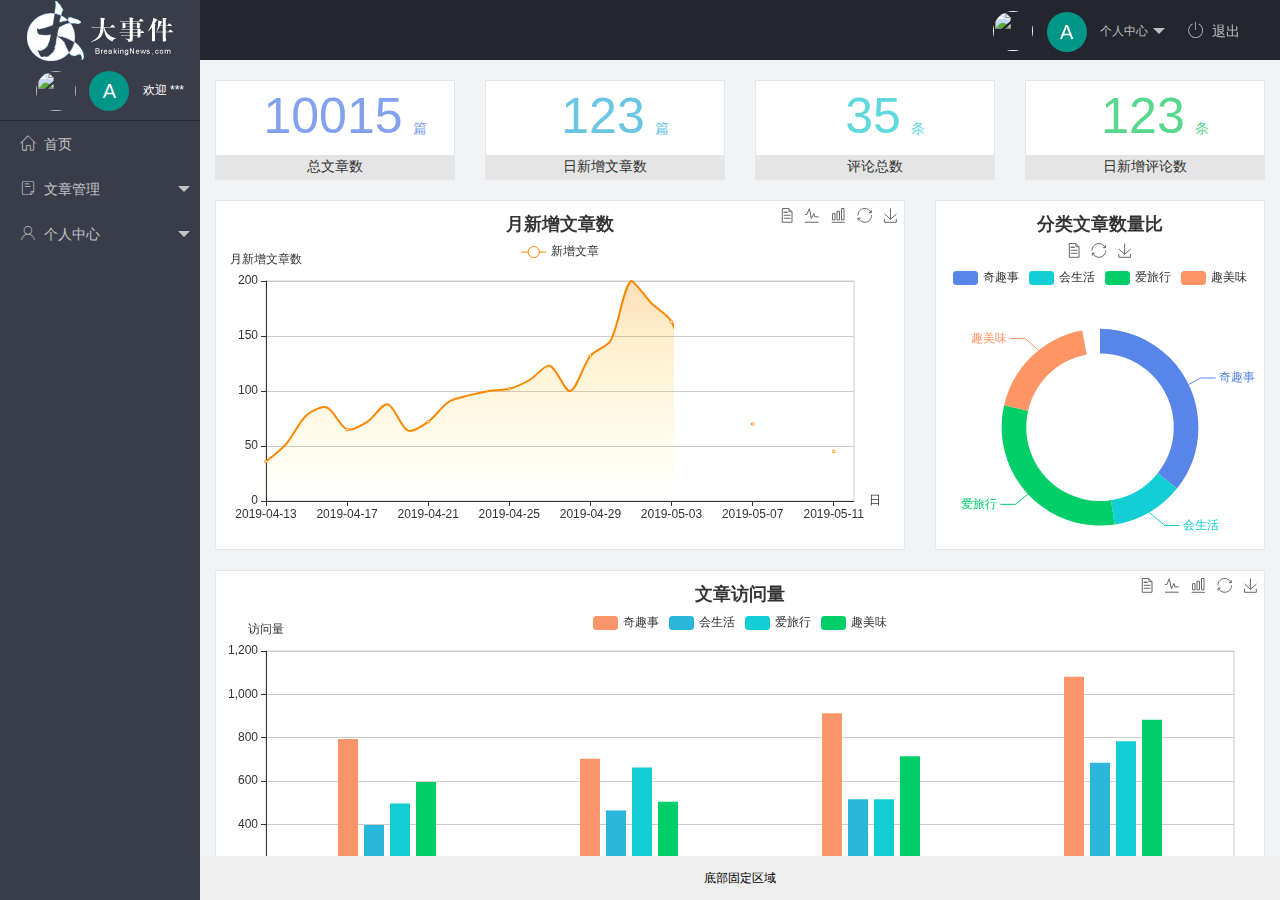
==== index.html @ 7a266d0f "完成了主页功能" ====
<!DOCTYPE html>
<html lang="en">

<head>
    <meta charset="UTF-8" />
    <meta http-equiv="X-UA-Compatible" content="IE=edge" />
    <meta name="viewport" content="width=device-width, initial-scale=1.0" />
    <title>Document</title>
    <link rel="stylesheet" href="/assets/lib/layui/css/layui.css" />
    <link rel="stylesheet" href="/assets/fonts/iconfont.css">
    <link rel="stylesheet" href="/assets/css/index.css">
</head>

<body>
    <div class="layui-layout layui-layout-admin">
        <div class="layui-header">
            <div class="layui-logo layui-hide-xs layui-bg-black">
                <img src="/assets/images/logo.png" alt="">
            </div>

            <ul class="layui-nav layui-layout-right">
                <li class="layui-nav-item layui-hide layui-show-md-inline-block">
                    <!-- 右侧导航栏上面头像 -->
                    <a href=""class="userinfo">
                        <img src="http://t.cn/RCzsdCq" class="layui-nav-img" />
                        <span class="text-avatar">A</span>
                        个人中心
                    </a>
                    <dl class="layui-nav-child">
                        <dd>< a href="">基本资料</ a></dd>
                        <dd>< a href="">更换头像</ a></dd>
                        <dd>< a href="">重置密码</ a></dd>
                    </dl>
                </li>
                <li class="layui-nav-item" lay-header-event="menuRight" lay-unselect>
                    <a href="javascript:;" id="btnLogout"><span class="iconfont icon-tuichu" ></span>退出</a>
                </li>
            </ul>
        </div>

        <div class="layui-side layui-bg-black">
            <div class="layui-side-scroll">
                <!-- 左侧侧边栏上面头像 -->
                <div class="userinfo">
                    <img src="http://t.cn/RCzsdCq" class="layui-nav-img" />
                    <span class="text-avatar">A</span>
                    <span id="welcome">欢迎 ***</span>
                </div>
                <!-- 左侧导航区域（可配合layui已有的垂直导航） -->
                <ul class="layui-nav layui-nav-tree" lay-shrink="all">
                  <li class="layui-nav-item"><a href=""><span class="iconfont icon-home"></span>首页</a></li>
                  <li class="layui-nav-item">
                      <a class="" href="javascript:;"><span class="iconfont icon-16"></span>文章管理</a>
                      <dl class="layui-nav-child">
                          <dd><a href="javascript:;"><i class="layui-icon layui-icon-app"></i>文章类别</a></dd>
                          <dd><a href="javascript:;"><i class="layui-icon layui-icon-app"></i>文章列表</a></dd>
                          <dd><a href="javascript:;"><i class="layui-icon layui-icon-app"></i>发布文章</a></dd>
                      </dl>
                  </li>
                  <li class="layui-nav-item">
                      <a href="javascript:;"><span class="iconfont icon-user"></span>个人中心</a>
                      <dl class="layui-nav-child">
                          <dd><a href="javascript:;"><i class="layui-icon layui-icon-app"></i>基本资料</a></dd>
                          <dd><a href="javascript:;"><i class="layui-icon layui-icon-app"></i>更换头像</a></dd>
                          <dd><a href="javascript:;"><i class="layui-icon layui-icon-app"></i>重置密码</a></dd>
                      </dl>
                  </li>
              </ul>
          </div>
      </div>

        <div class="layui-body">
            <!-- 内容主体区域 -->
            <iframe name="fm" src="/home/dashboard.html" frameborder="0"></iframe>
        </div>

        <div class="layui-footer">
            <!-- 底部固定区域 -->
            底部固定区域
        </div>
    </div>
    <script src="/assets/lib/layui/layui.all.js"></script>
    <script src="/assets/lib/jquery.js"></script>
    <script src="/assets/js/baseAPI.js"></script>
    <script src="/assets/js/index.js"></script>
</body>

</html>
---- assets/lib/layui/css/layui.css ----
/** layui-v2.5.5 MIT License By https://www.layui.com */
 .layui-inline,img{display:inline-block;vertical-align:middle}h1,h2,h3,h4,h5,h6{font-weight:400}.layui-edge,.layui-header,.layui-inline,.layui-main{position:relative}.layui-body,.layui-edge,.layui-elip{overflow:hidden}.layui-btn,.layui-edge,.layui-inline,img{vertical-align:middle}.layui-btn,.layui-disabled,.layui-icon,.layui-unselect{-moz-user-select:none;-webkit-user-select:none;-ms-user-select:none}.layui-elip,.layui-form-checkbox span,.layui-form-pane .layui-form-label{text-overflow:ellipsis;white-space:nowrap}.layui-breadcrumb,.layui-tree-btnGroup{visibility:hidden}blockquote,body,button,dd,div,dl,dt,form,h1,h2,h3,h4,h5,h6,input,li,ol,p,pre,td,textarea,th,ul{margin:0;padding:0;-webkit-tap-highlight-color:rgba(0,0,0,0)}a:active,a:hover{outline:0}img{border:none}li{list-style:none}table{border-collapse:collapse;border-spacing:0}h4,h5,h6{font-size:100%}button,input,optgroup,option,select,textarea{font-family:inherit;font-size:inherit;font-style:inherit;font-weight:inherit;outline:0}pre{white-space:pre-wrap;white-space:-moz-pre-wrap;white-space:-pre-wrap;white-space:-o-pre-wrap;word-wrap:break-word}body{line-height:24px;font:14px Helvetica Neue,Helvetica,PingFang SC,Tahoma,Arial,sans-serif}hr{height:1px;margin:10px 0;border:0;clear:both}a{color:#333;text-decoration:none}a:hover{color:#777}a cite{font-style:normal;*cursor:pointer}.layui-border-box,.layui-border-box *{box-sizing:border-box}.layui-box,.layui-box *{box-sizing:content-box}.layui-clear{clear:both;*zoom:1}.layui-clear:after{content:'\20';clear:both;*zoom:1;display:block;height:0}.layui-inline{*display:inline;*zoom:1}.layui-edge{display:inline-block;width:0;height:0;border-width:6px;border-style:dashed;border-color:transparent}.layui-edge-top{top:-4px;border-bottom-color:#999;border-bottom-style:solid}.layui-edge-right{border-left-color:#999;border-left-style:solid}.layui-edge-bottom{top:2px;border-top-color:#999;border-top-style:solid}.layui-edge-left{border-right-color:#999;border-right-style:solid}.layui-disabled,.layui-disabled:hover{color:#d2d2d2!important;cursor:not-allowed!important}.layui-circle{border-radius:100%}.layui-show{display:block!important}.layui-hide{display:none!important}@font-face{font-family:layui-icon;src:url(../font/iconfont.eot?v=250);src:url(../font/iconfont.eot?v=250#iefix) format('embedded-opentype'),url(../font/iconfont.woff2?v=250) format('woff2'),url(../font/iconfont.woff?v=250) format('woff'),url(../font/iconfont.ttf?v=250) format('truetype'),url(../font/iconfont.svg?v=250#layui-icon) format('svg')}.layui-icon{font-family:layui-icon!important;font-size:16px;font-style:normal;-webkit-font-smoothing:antialiased;-moz-osx-font-smoothing:grayscale}.layui-icon-reply-fill:before{content:"\e611"}.layui-icon-set-fill:before{content:"\e614"}.layui-icon-menu-fill:before{content:"\e60f"}.layui-icon-search:before{content:"\e615"}.layui-icon-share:before{content:"\e641"}.layui-icon-set-sm:before{content:"\e620"}.layui-icon-engine:before{content:"\e628"}.layui-icon-close:before{content:"\1006"}.layui-icon-close-fill:before{content:"\1007"}.layui-icon-chart-screen:before{content:"\e629"}.layui-icon-star:before{content:"\e600"}.layui-icon-circle-dot:before{content:"\e617"}.layui-icon-chat:before{content:"\e606"}.layui-icon-release:before{content:"\e609"}.layui-icon-list:before{content:"\e60a"}.layui-icon-chart:before{content:"\e62c"}.layui-icon-ok-circle:before{content:"\1005"}.layui-icon-layim-theme:before{content:"\e61b"}.layui-icon-table:before{content:"\e62d"}.layui-icon-right:before{content:"\e602"}.layui-icon-left:before{content:"\e603"}.layui-icon-cart-simple:before{content:"\e698"}.layui-icon-face-cry:before{content:"\e69c"}.layui-icon-face-smile:before{content:"\e6af"}.layui-icon-survey:before{content:"\e6b2"}.layui-icon-tree:before{content:"\e62e"}.layui-icon-upload-circle:before{content:"\e62f"}.layui-icon-add-circle:before{content:"\e61f"}.layui-icon-download-circle:before{content:"\e601"}.layui-icon-templeate-1:before{content:"\e630"}.layui-icon-util:before{content:"\e631"}.layui-icon-face-surprised:before{content:"\e664"}.layui-icon-edit:before{content:"\e642"}.layui-icon-speaker:before{content:"\e645"}.layui-icon-down:before{content:"\e61a"}.layui-icon-file:before{content:"\e621"}.layui-icon-layouts:before{content:"\e632"}.layui-icon-rate-half:before{content:"\e6c9"}.layui-icon-add-circle-fine:before{content:"\e608"}.layui-icon-prev-circle:before{content:"\e633"}.layui-icon-read:before{content:"\e705"}.layui-icon-404:before{content:"\e61c"}.layui-icon-carousel:before{content:"\e634"}.layui-icon-help:before{content:"\e607"}.layui-icon-code-circle:before{content:"\e635"}.layui-icon-water:before{content:"\e636"}.layui-icon-username:before{content:"\e66f"}.layui-icon-find-fill:before{content:"\e670"}.layui-icon-about:before{content:"\e60b"}.layui-icon-location:before{content:"\e715"}.layui-icon-up:before{content:"\e619"}.layui-icon-pause:before{content:"\e651"}.layui-icon-date:before{content:"\e637"}.layui-icon-layim-uploadfile:before{content:"\e61d"}.layui-icon-delete:before{content:"\e640"}.layui-icon-play:before{content:"\e652"}.layui-icon-top:before{content:"\e604"}.layui-icon-friends:before{content:"\e612"}.layui-icon-refresh-3:before{content:"\e9aa"}.layui-icon-ok:before{content:"\e605"}.layui-icon-layer:before{content:"\e638"}.layui-icon-face-smile-fine:before{content:"\e60c"}.layui-icon-dollar:before{content:"\e659"}.layui-icon-group:before{content:"\e613"}.layui-icon-layim-download:before{content:"\e61e"}.layui-icon-picture-fine:before{content:"\e60d"}.layui-icon-link:before{content:"\e64c"}.layui-icon-diamond:before{content:"\e735"}.layui-icon-log:before{content:"\e60e"}.layui-icon-rate-solid:before{content:"\e67a"}.layui-icon-fonts-del:before{content:"\e64f"}.layui-icon-unlink:before{content:"\e64d"}.layui-icon-fonts-clear:before{content:"\e639"}.layui-icon-triangle-r:before{content:"\e623"}.layui-icon-circle:before{content:"\e63f"}.layui-icon-radio:before{content:"\e643"}.layui-icon-align-center:before{content:"\e647"}.layui-icon-align-right:before{content:"\e648"}.layui-icon-align-left:before{content:"\e649"}.layui-icon-loading-1:before{content:"\e63e"}.layui-icon-return:before{content:"\e65c"}.layui-icon-fonts-strong:before{content:"\e62b"}.layui-icon-upload:before{content:"\e67c"}.layui-icon-dialogue:before{content:"\e63a"}.layui-icon-video:before{content:"\e6ed"}.layui-icon-headset:before{content:"\e6fc"}.layui-icon-cellphone-fine:before{content:"\e63b"}.layui-icon-add-1:before{content:"\e654"}.layui-icon-face-smile-b:before{content:"\e650"}.layui-icon-fonts-html:before{content:"\e64b"}.layui-icon-form:before{content:"\e63c"}.layui-icon-cart:before{content:"\e657"}.layui-icon-camera-fill:before{content:"\e65d"}.layui-icon-tabs:before{content:"\e62a"}.layui-icon-fonts-code:before{content:"\e64e"}.layui-icon-fire:before{content:"\e756"}.layui-icon-set:before{content:"\e716"}.layui-icon-fonts-u:before{content:"\e646"}.layui-icon-triangle-d:before{content:"\e625"}.layui-icon-tips:before{content:"\e702"}.layui-icon-picture:before{content:"\e64a"}.layui-icon-more-vertical:before{content:"\e671"}.layui-icon-flag:before{content:"\e66c"}.layui-icon-loading:before{content:"\e63d"}.layui-icon-fonts-i:before{content:"\e644"}.layui-icon-refresh-1:before{content:"\e666"}.layui-icon-rmb:before{content:"\e65e"}.layui-icon-home:before{content:"\e68e"}.layui-icon-user:before{content:"\e770"}.layui-icon-notice:before{content:"\e667"}.layui-icon-login-weibo:before{content:"\e675"}.layui-icon-voice:before{content:"\e688"}.layui-icon-upload-drag:before{content:"\e681"}.layui-icon-login-qq:before{content:"\e676"}.layui-icon-snowflake:before{content:"\e6b1"}.layui-icon-file-b:before{content:"\e655"}.layui-icon-template:before{content:"\e663"}.layui-icon-auz:before{content:"\e672"}.layui-icon-console:before{content:"\e665"}.layui-icon-app:before{content:"\e653"}.layui-icon-prev:before{content:"\e65a"}.layui-icon-website:before{content:"\e7ae"}.layui-icon-next:before{content:"\e65b"}.layui-icon-component:before{content:"\e857"}.layui-icon-more:before{content:"\e65f"}.layui-icon-login-wechat:before{content:"\e677"}.layui-icon-shrink-right:before{content:"\e668"}.layui-icon-spread-left:before{content:"\e66b"}.layui-icon-camera:before{content:"\e660"}.layui-icon-note:before{content:"\e66e"}.layui-icon-refresh:before{content:"\e669"}.layui-icon-female:before{content:"\e661"}.layui-icon-male:before{content:"\e662"}.layui-icon-password:before{content:"\e673"}.layui-icon-senior:before{content:"\e674"}.layui-icon-theme:before{content:"\e66a"}.layui-icon-tread:before{content:"\e6c5"}.layui-icon-praise:before{content:"\e6c6"}.layui-icon-star-fill:before{content:"\e658"}.layui-icon-rate:before{content:"\e67b"}.layui-icon-template-1:before{content:"\e656"}.layui-icon-vercode:before{content:"\e679"}.layui-icon-cellphone:before{content:"\e678"}.layui-icon-screen-full:before{content:"\e622"}.layui-icon-screen-restore:before{content:"\e758"}.layui-icon-cols:before{content:"\e610"}.layui-icon-export:before{content:"\e67d"}.layui-icon-print:before{content:"\e66d"}.layui-icon-slider:before{content:"\e714"}.layui-icon-addition:before{content:"\e624"}.layui-icon-subtraction:before{content:"\e67e"}.layui-icon-service:before{content:"\e626"}.layui-icon-transfer:before{content:"\e691"}.layui-main{width:1140px;margin:0 auto}.layui-header{z-index:1000;height:60px}.layui-header a:hover{transition:all .5s;-webkit-transition:all .5s}.layui-side{position:fixed;left:0;top:0;bottom:0;z-index:999;width:200px;overflow-x:hidden}.layui-side-scroll{position:relative;width:220px;height:100%;overflow-x:hidden}.layui-body{position:absolute;left:200px;right:0;top:0;bottom:0;z-index:998;width:auto;overflow-y:auto;box-sizing:border-box}.layui-layout-body{overflow:hidden}.layui-layout-admin .layui-header{background-color:#23262E}.layui-layout-admin .layui-side{top:60px;width:200px;overflow-x:hidden}.layui-layout-admin .layui-body{position:fixed;top:60px;bottom:44px}.layui-layout-admin .layui-main{width:auto;margin:0 15px}.layui-layout-admin .layui-footer{position:fixed;left:200px;right:0;bottom:0;height:44px;line-height:44px;padding:0 15px;background-color:#eee}.layui-layout-admin .layui-logo{position:absolute;left:0;top:0;width:200px;height:100%;line-height:60px;text-align:center;color:#009688;font-size:16px}.layui-layout-admin .layui-header .layui-nav{background:0 0}.layui-layout-left{position:absolute!important;left:200px;top:0}.layui-layout-right{position:absolute!important;right:0;top:0}.layui-container{position:relative;margin:0 auto;padding:0 15px;box-sizing:border-box}.layui-fluid{position:relative;margin:0 auto;padding:0 15px}.layui-row:after,.layui-row:before{content:'';display:block;clear:both}.layui-col-lg1,.layui-col-lg10,.layui-col-lg11,.layui-col-lg12,.layui-col-lg2,.layui-col-lg3,.layui-col-lg4,.layui-col-lg5,.layui-col-lg6,.layui-col-lg7,.layui-col-lg8,.layui-col-lg9,.layui-col-md1,.layui-col-md10,.layui-col-md11,.layui-col-md12,.layui-col-md2,.layui-col-md3,.layui-col-md4,.layui-col-md5,.layui-col-md6,.layui-col-md7,.layui-col-md8,.layui-col-md9,.layui-col-sm1,.layui-col-sm10,.layui-col-sm11,.layui-col-sm12,.layui-col-sm2,.layui-col-sm3,.layui-col-sm4,.layui-col-sm5,.layui-col-sm6,.layui-col-sm7,.layui-col-sm8,.layui-col-sm9,.layui-col-xs1,.layui-col-xs10,.layui-col-xs11,.layui-col-xs12,.layui-col-xs2,.layui-col-xs3,.layui-col-xs4,.layui-col-xs5,.layui-col-xs6,.layui-col-xs7,.layui-col-xs8,.layui-col-xs9{position:relative;display:block;box-sizing:border-box}.layui-col-xs1,.layui-col-xs10,.layui-col-xs11,.layui-col-xs12,.layui-col-xs2,.layui-col-xs3,.layui-col-xs4,.layui-col-xs5,.layui-col-xs6,.layui-col-xs7,.layui-col-xs8,.layui-col-xs9{float:left}.layui-col-xs1{width:8.33333333%}.layui-col-xs2{width:16.66666667%}.layui-col-xs3{width:25%}.layui-col-xs4{width:33.33333333%}.layui-col-xs5{width:41.66666667%}.layui-col-xs6{width:50%}.layui-col-xs7{width:58.33333333%}.layui-col-xs8{width:66.66666667%}.layui-col-xs9{width:75%}.layui-col-xs10{width:83.33333333%}.layui-col-xs11{width:91.66666667%}.layui-col-xs12{width:100%}.layui-col-xs-offset1{margin-left:8.33333333%}.layui-col-xs-offset2{margin-left:16.66666667%}.layui-col-xs-offset3{margin-left:25%}.layui-col-xs-offset4{margin-left:33.33333333%}.layui-col-xs-offset5{margin-left:41.66666667%}.layui-col-xs-offset6{margin-left:50%}.layui-col-xs-offset7{margin-left:58.33333333%}.layui-col-xs-offset8{margin-left:66.66666667%}.layui-col-xs-offset9{margin-left:75%}.layui-col-xs-offset10{margin-left:83.33333333%}.layui-col-xs-offset11{margin-left:91.66666667%}.layui-col-xs-offset12{margin-left:100%}@media screen and (max-width:768px){.layui-hide-xs{display:none!important}.layui-show-xs-block{display:block!important}.layui-show-xs-inline{display:inline!important}.layui-show-xs-inline-block{display:inline-block!important}}@media screen and (min-width:768px){.layui-container{width:750px}.layui-hide-sm{display:none!important}.layui-show-sm-block{display:block!important}.layui-show-sm-inline{display:inline!important}.layui-show-sm-inline-block{display:inline-block!important}.layui-col-sm1,.layui-col-sm10,.layui-col-sm11,.layui-col-sm12,.layui-col-sm2,.layui-col-sm3,.layui-col-sm4,.layui-col-sm5,.layui-col-sm6,.layui-col-sm7,.layui-col-sm8,.layui-col-sm9{float:left}.layui-col-sm1{width:8.33333333%}.layui-col-sm2{width:16.66666667%}.layui-col-sm3{width:25%}.layui-col-sm4{width:33.33333333%}.layui-col-sm5{width:41.66666667%}.layui-col-sm6{width:50%}.layui-col-sm7{width:58.33333333%}.layui-col-sm8{width:66.66666667%}.layui-col-sm9{width:75%}.layui-col-sm10{width:83.33333333%}.layui-col-sm11{width:91.66666667%}.layui-col-sm12{width:100%}.layui-col-sm-offset1{margin-left:8.33333333%}.layui-col-sm-offset2{margin-left:16.66666667%}.layui-col-sm-offset3{margin-left:25%}.layui-col-sm-offset4{margin-left:33.33333333%}.layui-col-sm-offset5{margin-left:41.66666667%}.layui-col-sm-offset6{margin-left:50%}.layui-col-sm-offset7{margin-left:58.33333333%}.layui-col-sm-offset8{margin-left:66.66666667%}.layui-col-sm-offset9{margin-left:75%}.layui-col-sm-offset10{margin-left:83.33333333%}.layui-col-sm-offset11{margin-left:91.66666667%}.layui-col-sm-offset12{margin-left:100%}}@media screen and (min-width:992px){.layui-container{width:970px}.layui-hide-md{display:none!important}.layui-show-md-block{display:block!important}.layui-show-md-inline{display:inline!important}.layui-show-md-inline-block{display:inline-block!important}.layui-col-md1,.layui-col-md10,.layui-col-md11,.layui-col-md12,.layui-col-md2,.layui-col-md3,.layui-col-md4,.layui-col-md5,.layui-col-md6,.layui-col-md7,.layui-col-md8,.layui-col-md9{float:left}.layui-col-md1{width:8.33333333%}.layui-col-md2{width:16.66666667%}.layui-col-md3{width:25%}.layui-col-md4{width:33.33333333%}.layui-col-md5{width:41.66666667%}.layui-col-md6{width:50%}.layui-col-md7{width:58.33333333%}.layui-col-md8{width:66.66666667%}.layui-col-md9{width:75%}.layui-col-md10{width:83.33333333%}.layui-col-md11{width:91.66666667%}.layui-col-md12{width:100%}.layui-col-md-offset1{margin-left:8.33333333%}.layui-col-md-offset2{margin-left:16.66666667%}.layui-col-md-offset3{margin-left:25%}.layui-col-md-offset4{margin-left:33.33333333%}.layui-col-md-offset5{margin-left:41.66666667%}.layui-col-md-offset6{margin-left:50%}.layui-col-md-offset7{margin-left:58.33333333%}.layui-col-md-offset8{margin-left:66.66666667%}.layui-col-md-offset9{margin-left:75%}.layui-col-md-offset10{margin-left:83.33333333%}.layui-col-md-offset11{margin-left:91.66666667%}.layui-col-md-offset12{margin-left:100%}}@media screen and (min-width:1200px){.layui-container{width:1170px}.layui-hide-lg{display:none!important}.layui-show-lg-block{display:block!important}.layui-show-lg-inline{display:inline!important}.layui-show-lg-inline-block{display:inline-block!important}.layui-col-lg1,.layui-col-lg10,.layui-col-lg11,.layui-col-lg12,.layui-col-lg2,.layui-col-lg3,.layui-col-lg4,.layui-col-lg5,.layui-col-lg6,.layui-col-lg7,.layui-col-lg8,.layui-col-lg9{float:left}.layui-col-lg1{width:8.33333333%}.layui-col-lg2{width:16.66666667%}.layui-col-lg3{width:25%}.layui-col-lg4{width:33.33333333%}.layui-col-lg5{width:41.66666667%}.layui-col-lg6{width:50%}.layui-col-lg7{width:58.33333333%}.layui-col-lg8{width:66.66666667%}.layui-col-lg9{width:75%}.layui-col-lg10{width:83.33333333%}.layui-col-lg11{width:91.66666667%}.layui-col-lg12{width:100%}.layui-col-lg-offset1{margin-left:8.33333333%}.layui-col-lg-offset2{margin-left:16.66666667%}.layui-col-lg-offset3{margin-left:25%}.layui-col-lg-offset4{margin-left:33.33333333%}.layui-col-lg-offset5{margin-left:41.66666667%}.layui-col-lg-offset6{margin-left:50%}.layui-col-lg-offset7{margin-left:58.33333333%}.layui-col-lg-offset8{margin-left:66.66666667%}.layui-col-lg-offset9{margin-left:75%}.layui-col-lg-offset10{margin-left:83.33333333%}.layui-col-lg-offset11{margin-left:91.66666667%}.layui-col-lg-offset12{margin-left:100%}}.layui-col-space1{margin:-.5px}.layui-col-space1>*{padding:.5px}.layui-col-space3{margin:-1.5px}.layui-col-space3>*{padding:1.5px}.layui-col-space5{margin:-2.5px}.layui-col-space5>*{padding:2.5px}.layui-col-space8{margin:-3.5px}.layui-col-space8>*{padding:3.5px}.layui-col-space10{margin:-5px}.layui-col-space10>*{padding:5px}.layui-col-space12{margin:-6px}.layui-col-space12>*{padding:6px}.layui-col-space15{margin:-7.5px}.layui-col-space15>*{padding:7.5px}.layui-col-space18{margin:-9px}.layui-col-space18>*{padding:9px}.layui-col-space20{margin:-10px}.layui-col-space20>*{padding:10px}.layui-col-space22{margin:-11px}.layui-col-space22>*{padding:11px}.layui-col-space25{margin:-12.5px}.layui-col-space25>*{padding:12.5px}.layui-col-space30{margin:-15px}.layui-col-space30>*{padding:15px}.layui-btn,.layui-input,.layui-select,.layui-textarea,.layui-upload-button{outline:0;-webkit-appearance:none;transition:all .3s;-webkit-transition:all .3s;box-sizing:border-box}.layui-elem-quote{margin-bottom:10px;padding:15px;line-height:22px;border-left:5px solid #009688;border-radius:0 2px 2px 0;background-color:#f2f2f2}.layui-quote-nm{border-style:solid;border-width:1px 1px 1px 5px;background:0 0}.layui-elem-field{margin-bottom:10px;padding:0;border-width:1px;border-style:solid}.layui-elem-field legend{margin-left:20px;padding:0 10px;font-size:20px;font-weight:300}.layui-field-title{margin:10px 0 20px;border-width:1px 0 0}.layui-field-box{padding:10px 15px}.layui-field-title .layui-field-box{padding:10px 0}.layui-progress{position:relative;height:6px;border-radius:20px;background-color:#e2e2e2}.layui-progress-bar{position:absolute;left:0;top:0;width:0;max-width:100%;height:6px;border-radius:20px;text-align:right;background-color:#5FB878;transition:all .3s;-webkit-transition:all .3s}.layui-progress-big,.layui-progress-big .layui-progress-bar{height:18px;line-height:18px}.layui-progress-text{position:relative;top:-20px;line-height:18px;font-size:12px;color:#666}.layui-progress-big .layui-progress-text{position:static;padding:0 10px;color:#fff}.layui-collapse{border-width:1px;border-style:solid;border-radius:2px}.layui-colla-content,.layui-colla-item{border-top-width:1px;border-top-style:solid}.layui-colla-item:first-child{border-top:none}.layui-colla-title{position:relative;height:42px;line-height:42px;padding:0 15px 0 35px;color:#333;background-color:#f2f2f2;cursor:pointer;font-size:14px;overflow:hidden}.layui-colla-content{display:none;padding:10px 15px;line-height:22px;color:#666}.layui-colla-icon{position:absolute;left:15px;top:0;font-size:14px}.layui-card{margin-bottom:15px;border-radius:2px;background-color:#fff;box-shadow:0 1px 2px 0 rgba(0,0,0,.05)}.layui-card:last-child{margin-bottom:0}.layui-card-header{position:relative;height:42px;line-height:42px;padding:0 15px;border-bottom:1px solid #f6f6f6;color:#333;border-radius:2px 2px 0 0;font-size:14px}.layui-bg-black,.layui-bg-blue,.layui-bg-cyan,.layui-bg-green,.layui-bg-orange,.layui-bg-red{color:#fff!important}.layui-card-body{position:relative;padding:10px 15px;line-height:24px}.layui-card-body[pad15]{padding:15px}.layui-card-body[pad20]{padding:20px}.layui-card-body .layui-table{margin:5px 0}.layui-card .layui-tab{margin:0}.layui-panel-window{position:relative;padding:15px;border-radius:0;border-top:5px solid #E6E6E6;background-color:#fff}.layui-auxiliar-moving{position:fixed;left:0;right:0;top:0;bottom:0;width:100%;height:100%;background:0 0;z-index:9999999999}.layui-form-label,.layui-form-mid,.layui-form-select,.layui-input-block,.layui-input-inline,.layui-textarea{position:relative}.layui-bg-red{background-color:#FF5722!important}.layui-bg-orange{background-color:#FFB800!important}.layui-bg-green{background-color:#009688!important}.layui-bg-cyan{background-color:#2F4056!important}.layui-bg-blue{background-color:#1E9FFF!important}.layui-bg-black{background-color:#393D49!important}.layui-bg-gray{background-color:#eee!important;color:#666!important}.layui-badge-rim,.layui-colla-content,.layui-colla-item,.layui-collapse,.layui-elem-field,.layui-form-pane .layui-form-item[pane],.layui-form-pane .layui-form-label,.layui-input,.layui-layedit,.layui-layedit-tool,.layui-quote-nm,.layui-select,.layui-tab-bar,.layui-tab-card,.layui-tab-title,.layui-tab-title .layui-this:after,.layui-textarea{border-color:#e6e6e6}.layui-timeline-item:before,hr{background-color:#e6e6e6}.layui-text{line-height:22px;font-size:14px;color:#666}.layui-text h1,.layui-text h2,.layui-text h3{font-weight:500;color:#333}.layui-text h1{font-size:30px}.layui-text h2{font-size:24px}.layui-text h3{font-size:18px}.layui-text a:not(.layui-btn){color:#01AAED}.layui-text a:not(.layui-btn):hover{text-decoration:underline}.layui-text ul{padding:5px 0 5px 15px}.layui-text ul li{margin-top:5px;list-style-type:disc}.layui-text em,.layui-word-aux{color:#999!important;padding:0 5px!important}.layui-btn{display:inline-block;height:38px;line-height:38px;padding:0 18px;background-color:#009688;color:#fff;white-space:nowrap;text-align:center;font-size:14px;border:none;border-radius:2px;cursor:pointer}.layui-btn:hover{opacity:.8;filter:alpha(opacity=80);color:#fff}.layui-btn:active{opacity:1;filter:alpha(opacity=100)}.layui-btn+.layui-btn{margin-left:10px}.layui-btn-container{font-size:0}.layui-btn-container .layui-btn{margin-right:10px;margin-bottom:10px}.layui-btn-container .layui-btn+.layui-btn{margin-left:0}.layui-table .layui-btn-container .layui-btn{margin-bottom:9px}.layui-btn-radius{border-radius:100px}.layui-btn .layui-icon{margin-right:3px;font-size:18px;vertical-align:bottom;vertical-align:middle\9}.layui-btn-primary{border:1px solid #C9C9C9;background-color:#fff;color:#555}.layui-btn-primary:hover{border-color:#009688;color:#333}.layui-btn-normal{background-color:#1E9FFF}.layui-btn-warm{background-color:#FFB800}.layui-btn-danger{background-color:#FF5722}.layui-btn-checked{background-color:#5FB878}.layui-btn-disabled,.layui-btn-disabled:active,.layui-btn-disabled:hover{border:1px solid #e6e6e6;background-color:#FBFBFB;color:#C9C9C9;cursor:not-allowed;opacity:1}.layui-btn-lg{height:44px;line-height:44px;padding:0 25px;font-size:16px}.layui-btn-sm{height:30px;line-height:30px;padding:0 10px;font-size:12px}.layui-btn-sm i{font-size:16px!important}.layui-btn-xs{height:22px;line-height:22px;padding:0 5px;font-size:12px}.layui-btn-xs i{font-size:14px!important}.layui-btn-group{display:inline-block;vertical-align:middle;font-size:0}.layui-btn-group .layui-btn{margin-left:0!important;margin-right:0!important;border-left:1px solid rgba(255,255,255,.5);border-radius:0}.layui-btn-group .layui-btn-primary{border-left:none}.layui-btn-group .layui-btn-primary:hover{border-color:#C9C9C9;color:#009688}.layui-btn-group .layui-btn:first-child{border-left:none;border-radius:2px 0 0 2px}.layui-btn-group .layui-btn-primary:first-child{border-left:1px solid #c9c9c9}.layui-btn-group .layui-btn:last-child{border-radius:0 2px 2px 0}.layui-btn-group .layui-btn+.layui-btn{margin-left:0}.layui-btn-group+.layui-btn-group{margin-left:10px}.layui-btn-fluid{width:100%}.layui-input,.layui-select,.layui-textarea{height:38px;line-height:1.3;line-height:38px\9;border-width:1px;border-style:solid;background-color:#fff;border-radius:2px}.layui-input::-webkit-input-placeholder,.layui-select::-webkit-input-placeholder,.layui-textarea::-webkit-input-placeholder{line-height:1.3}.layui-input,.layui-textarea{display:block;width:100%;padding-left:10px}.layui-input:hover,.layui-textarea:hover{border-color:#D2D2D2!important}.layui-input:focus,.layui-textarea:focus{border-color:#C9C9C9!important}.layui-textarea{min-height:100px;height:auto;line-height:20px;padding:6px 10px;resize:vertical}.layui-select{padding:0 10px}.layui-form input[type=checkbox],.layui-form input[type=radio],.layui-form select{display:none}.layui-form [lay-ignore]{display:initial}.layui-form-item{margin-bottom:15px;clear:both;*zoom:1}.layui-form-item:after{content:'\20';clear:both;*zoom:1;display:block;height:0}.layui-form-label{float:left;display:block;padding:9px 15px;width:80px;font-weight:400;line-height:20px;text-align:right}.layui-form-label-col{display:block;float:none;padding:9px 0;line-height:20px;text-align:left}.layui-form-item .layui-inline{margin-bottom:5px;margin-right:10px}.layui-input-block{margin-left:110px;min-height:36px}.layui-input-inline{display:inline-block;vertical-align:middle}.layui-form-item .layui-input-inline{float:left;width:190px;margin-right:10px}.layui-form-text .layui-input-inline{width:auto}.layui-form-mid{float:left;display:block;padding:9px 0!important;line-height:20px;margin-right:10px}.layui-form-danger+.layui-form-select .layui-input,.layui-form-danger:focus{border-color:#FF5722!important}.layui-form-select .layui-input{padding-right:30px;cursor:pointer}.layui-form-select .layui-edge{position:absolute;right:10px;top:50%;margin-top:-3px;cursor:pointer;border-width:6px;border-top-color:#c2c2c2;border-top-style:solid;transition:all .3s;-webkit-transition:all .3s}.layui-form-select dl{display:none;position:absolute;left:0;top:42px;padding:5px 0;z-index:899;min-width:100%;border:1px solid #d2d2d2;max-height:300px;overflow-y:auto;background-color:#fff;border-radius:2px;box-shadow:0 2px 4px rgba(0,0,0,.12);box-sizing:border-box}.layui-form-select dl dd,.layui-form-select dl dt{padding:0 10px;line-height:36px;white-space:nowrap;overflow:hidden;text-overflow:ellipsis}.layui-form-select dl dt{font-size:12px;color:#999}.layui-form-select dl dd{cursor:pointer}.layui-form-select dl dd:hover{background-color:#f2f2f2;-webkit-transition:.5s all;transition:.5s all}.layui-form-select .layui-select-group dd{padding-left:20px}.layui-form-select dl dd.layui-select-tips{padding-left:10px!important;color:#999}.layui-form-select dl dd.layui-this{background-color:#5FB878;color:#fff}.layui-form-checkbox,.layui-form-select dl dd.layui-disabled{background-color:#fff}.layui-form-selected dl{display:block}.layui-form-checkbox,.layui-form-checkbox *,.layui-form-switch{display:inline-block;vertical-align:middle}.layui-form-selected .layui-edge{margin-top:-9px;-webkit-transform:rotate(180deg);transform:rotate(180deg);margin-top:-3px\9}:root .layui-form-selected .layui-edge{margin-top:-9px\0/IE9}.layui-form-selectup dl{top:auto;bottom:42px}.layui-select-none{margin:5px 0;text-align:center;color:#999}.layui-select-disabled .layui-disabled{border-color:#eee!important}.layui-select-disabled .layui-edge{border-top-color:#d2d2d2}.layui-form-checkbox{position:relative;height:30px;line-height:30px;margin-right:10px;padding-right:30px;cursor:pointer;font-size:0;-webkit-transition:.1s linear;transition:.1s linear;box-sizing:border-box}.layui-form-checkbox span{padding:0 10px;height:100%;font-size:14px;border-radius:2px 0 0 2px;background-color:#d2d2d2;color:#fff;overflow:hidden}.layui-form-checkbox:hover span{background-color:#c2c2c2}.layui-form-checkbox i{position:absolute;right:0;top:0;width:30px;height:28px;border:1px solid #d2d2d2;border-left:none;border-radius:0 2px 2px 0;color:#fff;font-size:20px;text-align:center}.layui-form-checkbox:hover i{border-color:#c2c2c2;color:#c2c2c2}.layui-form-checked,.layui-form-checked:hover{border-color:#5FB878}.layui-form-checked span,.layui-form-checked:hover span{background-color:#5FB878}.layui-form-checked i,.layui-form-checked:hover i{color:#5FB878}.layui-form-item .layui-form-checkbox{margin-top:4px}.layui-form-checkbox[lay-skin=primary]{height:auto!important;line-height:normal!important;min-width:18px;min-height:18px;border:none!important;margin-right:0;padding-left:28px;padding-right:0;background:0 0}.layui-form-checkbox[lay-skin=primary] span{padding-left:0;padding-right:15px;line-height:18px;background:0 0;color:#666}.layui-form-checkbox[lay-skin=primary] i{right:auto;left:0;width:16px;height:16px;line-height:16px;border:1px solid #d2d2d2;font-size:12px;border-radius:2px;background-color:#fff;-webkit-transition:.1s linear;transition:.1s linear}.layui-form-checkbox[lay-skin=primary]:hover i{border-color:#5FB878;color:#fff}.layui-form-checked[lay-skin=primary] i{border-color:#5FB878!important;background-color:#5FB878;color:#fff}.layui-checkbox-disbaled[lay-skin=primary] span{background:0 0!important;color:#c2c2c2}.layui-checkbox-disbaled[lay-skin=primary]:hover i{border-color:#d2d2d2}.layui-form-item .layui-form-checkbox[lay-skin=primary]{margin-top:10px}.layui-form-switch{position:relative;height:22px;line-height:22px;min-width:35px;padding:0 5px;margin-top:8px;border:1px solid #d2d2d2;border-radius:20px;cursor:pointer;background-color:#fff;-webkit-transition:.1s linear;transition:.1s linear}.layui-form-switch i{position:absolute;left:5px;top:3px;width:16px;height:16px;border-radius:20px;background-color:#d2d2d2;-webkit-transition:.1s linear;transition:.1s linear}.layui-form-switch em{position:relative;top:0;width:25px;margin-left:21px;padding:0!important;text-align:center!important;color:#999!important;font-style:normal!important;font-size:12px}.layui-form-onswitch{border-color:#5FB878;background-color:#5FB878}.layui-checkbox-disbaled,.layui-checkbox-disbaled i{border-color:#e2e2e2!important}.layui-form-onswitch i{left:100%;margin-left:-21px;background-color:#fff}.layui-form-onswitch em{margin-left:5px;margin-right:21px;color:#fff!important}.layui-checkbox-disbaled span{background-color:#e2e2e2!important}.layui-checkbox-disbaled:hover i{color:#fff!important}[lay-radio]{display:none}.layui-form-radio,.layui-form-radio *{display:inline-block;vertical-align:middle}.layui-form-radio{line-height:28px;margin:6px 10px 0 0;padding-right:10px;cursor:pointer;font-size:0}.layui-form-radio *{font-size:14px}.layui-form-radio>i{margin-right:8px;font-size:22px;color:#c2c2c2}.layui-form-radio>i:hover,.layui-form-radioed>i{color:#5FB878}.layui-radio-disbaled>i{color:#e2e2e2!important}.layui-form-pane .layui-form-label{width:110px;padding:8px 15px;height:38px;line-height:20px;border-width:1px;border-style:solid;border-radius:2px 0 0 2px;text-align:center;background-color:#FBFBFB;overflow:hidden;box-sizing:border-box}.layui-form-pane .layui-input-inline{margin-left:-1px}.layui-form-pane .layui-input-block{margin-left:110px;left:-1px}.layui-form-pane .layui-input{border-radius:0 2px 2px 0}.layui-form-pane .layui-form-text .layui-form-label{float:none;width:100%;border-radius:2px;box-sizing:border-box;text-align:left}.layui-form-pane .layui-form-text .layui-input-inline{display:block;margin:0;top:-1px;clear:both}.layui-form-pane .layui-form-text .layui-input-block{margin:0;left:0;top:-1px}.layui-form-pane .layui-form-text .layui-textarea{min-height:100px;border-radius:0 0 2px 2px}.layui-form-pane .layui-form-checkbox{margin:4px 0 4px 10px}.layui-form-pane .layui-form-radio,.layui-form-pane .layui-form-switch{margin-top:6px;margin-left:10px}.layui-form-pane .layui-form-item[pane]{position:relative;border-width:1px;border-style:solid}.layui-form-pane .layui-form-item[pane] .layui-form-label{position:absolute;left:0;top:0;height:100%;border-width:0 1px 0 0}.layui-form-pane .layui-form-item[pane] .layui-input-inline{margin-left:110px}@media screen and (max-width:450px){.layui-form-item .layui-form-label{text-overflow:ellipsis;overflow:hidden;white-space:nowrap}.layui-form-item .layui-inline{display:block;margin-right:0;margin-bottom:20px;clear:both}.layui-form-item .layui-inline:after{content:'\20';clear:both;display:block;height:0}.layui-form-item .layui-input-inline{display:block;float:none;left:-3px;width:auto;margin:0 0 10px 112px}.layui-form-item .layui-input-inline+.layui-form-mid{margin-left:110px;top:-5px;padding:0}.layui-form-item .layui-form-checkbox{margin-right:5px;margin-bottom:5px}}.layui-layedit{border-width:1px;border-style:solid;border-radius:2px}.layui-layedit-tool{padding:3px 5px;border-bottom-width:1px;border-bottom-style:solid;font-size:0}.layedit-tool-fixed{position:fixed;top:0;border-top:1px solid #e2e2e2}.layui-layedit-tool .layedit-tool-mid,.layui-layedit-tool .layui-icon{display:inline-block;vertical-align:middle;text-align:center;font-size:14px}.layui-layedit-tool .layui-icon{position:relative;width:32px;height:30px;line-height:30px;margin:3px 5px;color:#777;cursor:pointer;border-radius:2px}.layui-layedit-tool .layui-icon:hover{color:#393D49}.layui-layedit-tool .layui-icon:active{color:#000}.layui-layedit-tool .layedit-tool-active{background-color:#e2e2e2;color:#000}.layui-layedit-tool .layui-disabled,.layui-layedit-tool .layui-disabled:hover{color:#d2d2d2;cursor:not-allowed}.layui-layedit-tool .layedit-tool-mid{width:1px;height:18px;margin:0 10px;background-color:#d2d2d2}.layedit-tool-html{width:50px!important;font-size:30px!important}.layedit-tool-b,.layedit-tool-code,.layedit-tool-help{font-size:16px!important}.layedit-tool-d,.layedit-tool-face,.layedit-tool-image,.layedit-tool-unlink{font-size:18px!important}.layedit-tool-image input{position:absolute;font-size:0;left:0;top:0;width:100%;height:100%;opacity:.01;filter:Alpha(opacity=1);cursor:pointer}.layui-layedit-iframe iframe{display:block;width:100%}#LAY_layedit_code{overflow:hidden}.layui-laypage{display:inline-block;*display:inline;*zoom:1;vertical-align:middle;margin:10px 0;font-size:0}.layui-laypage>a:first-child,.layui-laypage>a:first-child em{border-radius:2px 0 0 2px}.layui-laypage>a:last-child,.layui-laypage>a:last-child em{border-radius:0 2px 2px 0}.layui-laypage>:first-child{margin-left:0!important}.layui-laypage>:last-child{margin-right:0!important}.layui-laypage a,.layui-laypage button,.layui-laypage input,.layui-laypage select,.layui-laypage span{border:1px solid #e2e2e2}.layui-laypage a,.layui-laypage span{display:inline-block;*display:inline;*zoom:1;vertical-align:middle;padding:0 15px;height:28px;line-height:28px;margin:0 -1px 5px 0;background-color:#fff;color:#333;font-size:12px}.layui-flow-more a *,.layui-laypage input,.layui-table-view select[lay-ignore]{display:inline-block}.layui-laypage a:hover{color:#009688}.layui-laypage em{font-style:normal}.layui-laypage .layui-laypage-spr{color:#999;font-weight:700}.layui-laypage a{text-decoration:none}.layui-laypage .layui-laypage-curr{position:relative}.layui-laypage .layui-laypage-curr em{position:relative;color:#fff}.layui-laypage .layui-laypage-curr .layui-laypage-em{position:absolute;left:-1px;top:-1px;padding:1px;width:100%;height:100%;background-color:#009688}.layui-laypage-em{border-radius:2px}.layui-laypage-next em,.layui-laypage-prev em{font-family:Sim sun;font-size:16px}.layui-laypage .layui-laypage-count,.layui-laypage .layui-laypage-limits,.layui-laypage .layui-laypage-refresh,.layui-laypage .layui-laypage-skip{margin-left:10px;margin-right:10px;padding:0;border:none}.layui-laypage .layui-laypage-limits,.layui-laypage .layui-laypage-refresh{vertical-align:top}.layui-laypage .layui-laypage-refresh i{font-size:18px;cursor:pointer}.layui-laypage select{height:22px;padding:3px;border-radius:2px;cursor:pointer}.layui-laypage .layui-laypage-skip{height:30px;line-height:30px;color:#999}.layui-laypage button,.layui-laypage input{height:30px;line-height:30px;border-radius:2px;vertical-align:top;background-color:#fff;box-sizing:border-box}.layui-laypage input{width:40px;margin:0 10px;padding:0 3px;text-align:center}.layui-laypage input:focus,.layui-laypage select:focus{border-color:#009688!important}.layui-laypage button{margin-left:10px;padding:0 10px;cursor:pointer}.layui-table,.layui-table-view{margin:10px 0}.layui-flow-more{margin:10px 0;text-align:center;color:#999;font-size:14px}.layui-flow-more a{height:32px;line-height:32px}.layui-flow-more a *{vertical-align:top}.layui-flow-more a cite{padding:0 20px;border-radius:3px;background-color:#eee;color:#333;font-style:normal}.layui-flow-more a cite:hover{opacity:.8}.layui-flow-more a i{font-size:30px;color:#737383}.layui-table{width:100%;background-color:#fff;color:#666}.layui-table tr{transition:all .3s;-webkit-transition:all .3s}.layui-table th{text-align:left;font-weight:400}.layui-table tbody tr:hover,.layui-table thead tr,.layui-table-click,.layui-table-header,.layui-table-hover,.layui-table-mend,.layui-table-patch,.layui-table-tool,.layui-table-total,.layui-table-total tr,.layui-table[lay-even] tr:nth-child(even){background-color:#f2f2f2}.layui-table td,.layui-table th,.layui-table-col-set,.layui-table-fixed-r,.layui-table-grid-down,.layui-table-header,.layui-table-page,.layui-table-tips-main,.layui-table-tool,.layui-table-total,.layui-table-view,.layui-table[lay-skin=line],.layui-table[lay-skin=row]{border-width:1px;border-style:solid;border-color:#e6e6e6}.layui-table td,.layui-table th{position:relative;padding:9px 15px;min-height:20px;line-height:20px;font-size:14px}.layui-table[lay-skin=line] td,.layui-table[lay-skin=line] th{border-width:0 0 1px}.layui-table[lay-skin=row] td,.layui-table[lay-skin=row] th{border-width:0 1px 0 0}.layui-table[lay-skin=nob] td,.layui-table[lay-skin=nob] th{border:none}.layui-table img{max-width:100px}.layui-table[lay-size=lg] td,.layui-table[lay-size=lg] th{padding:15px 30px}.layui-table-view .layui-table[lay-size=lg] .layui-table-cell{height:40px;line-height:40px}.layui-table[lay-size=sm] td,.layui-table[lay-size=sm] th{font-size:12px;padding:5px 10px}.layui-table-view .layui-table[lay-size=sm] .layui-table-cell{height:20px;line-height:20px}.layui-table[lay-data]{display:none}.layui-table-box{position:relative;overflow:hidden}.layui-table-view .layui-table{position:relative;width:auto;margin:0}.layui-table-view .layui-table[lay-skin=line]{border-width:0 1px 0 0}.layui-table-view .layui-table[lay-skin=row]{border-width:0 0 1px}.layui-table-view .layui-table td,.layui-table-view .layui-table th{padding:5px 0;border-top:none;border-left:none}.layui-table-view .layui-table th.layui-unselect .layui-table-cell span{cursor:pointer}.layui-table-view .layui-table td{cursor:default}.layui-table-view .layui-table td[data-edit=text]{cursor:text}.layui-table-view .layui-form-checkbox[lay-skin=primary] i{width:18px;height:18px}.layui-table-view .layui-form-radio{line-height:0;padding:0}.layui-table-view .layui-form-radio>i{margin:0;font-size:20px}.layui-table-init{position:absolute;left:0;top:0;width:100%;height:100%;text-align:center;z-index:110}.layui-table-init .layui-icon{position:absolute;left:50%;top:50%;margin:-15px 0 0 -15px;font-size:30px;color:#c2c2c2}.layui-table-header{border-width:0 0 1px;overflow:hidden}.layui-table-header .layui-table{margin-bottom:-1px}.layui-table-tool .layui-inline[lay-event]{position:relative;width:26px;height:26px;padding:5px;line-height:16px;margin-right:10px;text-align:center;color:#333;border:1px solid #ccc;cursor:pointer;-webkit-transition:.5s all;transition:.5s all}.layui-table-tool .layui-inline[lay-event]:hover{border:1px solid #999}.layui-table-tool-temp{padding-right:120px}.layui-table-tool-self{position:absolute;right:17px;top:10px}.layui-table-tool .layui-table-tool-self .layui-inline[lay-event]{margin:0 0 0 10px}.layui-table-tool-panel{position:absolute;top:29px;left:-1px;padding:5px 0;min-width:150px;min-height:40px;border:1px solid #d2d2d2;text-align:left;overflow-y:auto;background-color:#fff;box-shadow:0 2px 4px rgba(0,0,0,.12)}.layui-table-cell,.layui-table-tool-panel li{overflow:hidden;text-overflow:ellipsis;white-space:nowrap}.layui-table-tool-panel li{padding:0 10px;line-height:30px;-webkit-transition:.5s all;transition:.5s all}.layui-table-tool-panel li .layui-form-checkbox[lay-skin=primary]{width:100%;padding-left:28px}.layui-table-tool-panel li:hover{background-color:#f2f2f2}.layui-table-tool-panel li .layui-form-checkbox[lay-skin=primary] i{position:absolute;left:0;top:0}.layui-table-tool-panel li .layui-form-checkbox[lay-skin=primary] span{padding:0}.layui-table-tool .layui-table-tool-self .layui-table-tool-panel{left:auto;right:-1px}.layui-table-col-set{position:absolute;right:0;top:0;width:20px;height:100%;border-width:0 0 0 1px;background-color:#fff}.layui-table-sort{width:10px;height:20px;margin-left:5px;cursor:pointer!important}.layui-table-sort .layui-edge{position:absolute;left:5px;border-width:5px}.layui-table-sort .layui-table-sort-asc{top:3px;border-top:none;border-bottom-style:solid;border-bottom-color:#b2b2b2}.layui-table-sort .layui-table-sort-asc:hover{border-bottom-color:#666}.layui-table-sort .layui-table-sort-desc{bottom:5px;border-bottom:none;border-top-style:solid;border-top-color:#b2b2b2}.layui-table-sort .layui-table-sort-desc:hover{border-top-color:#666}.layui-table-sort[lay-sort=asc] .layui-table-sort-asc{border-bottom-color:#000}.layui-table-sort[lay-sort=desc] .layui-table-sort-desc{border-top-color:#000}.layui-table-cell{height:28px;line-height:28px;padding:0 15px;position:relative;box-sizing:border-box}.layui-table-cell .layui-form-checkbox[lay-skin=primary]{top:-1px;padding:0}.layui-table-cell .layui-table-link{color:#01AAED}.laytable-cell-checkbox,.laytable-cell-numbers,.laytable-cell-radio,.laytable-cell-space{padding:0;text-align:center}.layui-table-body{position:relative;overflow:auto;margin-right:-1px;margin-bottom:-1px}.layui-table-body .layui-none{line-height:26px;padding:15px;text-align:center;color:#999}.layui-table-fixed{position:absolute;left:0;top:0;z-index:101}.layui-table-fixed .layui-table-body{overflow:hidden}.layui-table-fixed-l{box-shadow:0 -1px 8px rgba(0,0,0,.08)}.layui-table-fixed-r{left:auto;right:-1px;border-width:0 0 0 1px;box-shadow:-1px 0 8px rgba(0,0,0,.08)}.layui-table-fixed-r .layui-table-header{position:relative;overflow:visible}.layui-table-mend{position:absolute;right:-49px;top:0;height:100%;width:50px}.layui-table-tool{position:relative;z-index:890;width:100%;min-height:50px;line-height:30px;padding:10px 15px;border-width:0 0 1px}.layui-table-tool .layui-btn-container{margin-bottom:-10px}.layui-table-page,.layui-table-total{border-width:1px 0 0;margin-bottom:-1px;overflow:hidden}.layui-table-page{position:relative;width:100%;padding:7px 7px 0;height:41px;font-size:12px;white-space:nowrap}.layui-table-page>div{height:26px}.layui-table-page .layui-laypage{margin:0}.layui-table-page .layui-laypage a,.layui-table-page .layui-laypage span{height:26px;line-height:26px;margin-bottom:10px;border:none;background:0 0}.layui-table-page .layui-laypage a,.layui-table-page .layui-laypage span.layui-laypage-curr{padding:0 12px}.layui-table-page .layui-laypage span{margin-left:0;padding:0}.layui-table-page .layui-laypage .layui-laypage-prev{margin-left:-7px!important}.layui-table-page .layui-laypage .layui-laypage-curr .layui-laypage-em{left:0;top:0;padding:0}.layui-table-page .layui-laypage button,.layui-table-page .layui-laypage input{height:26px;line-height:26px}.layui-table-page .layui-laypage input{width:40px}.layui-table-page .layui-laypage button{padding:0 10px}.layui-table-page select{height:18px}.layui-table-patch .layui-table-cell{padding:0;width:30px}.layui-table-edit{position:absolute;left:0;top:0;width:100%;height:100%;padding:0 14px 1px;border-radius:0;box-shadow:1px 1px 20px rgba(0,0,0,.15)}.layui-table-edit:focus{border-color:#5FB878!important}select.layui-table-edit{padding:0 0 0 10px;border-color:#C9C9C9}.layui-table-view .layui-form-checkbox,.layui-table-view .layui-form-radio,.layui-table-view .layui-form-switch{top:0;margin:0;box-sizing:content-box}.layui-table-view .layui-form-checkbox{top:-1px;height:26px;line-height:26px}.layui-table-view .layui-form-checkbox i{height:26px}.layui-table-grid .layui-table-cell{overflow:visible}.layui-table-grid-down{position:absolute;top:0;right:0;width:26px;height:100%;padding:5px 0;border-width:0 0 0 1px;text-align:center;background-color:#fff;color:#999;cursor:pointer}.layui-table-grid-down .layui-icon{position:absolute;top:50%;left:50%;margin:-8px 0 0 -8px}.layui-table-grid-down:hover{background-color:#fbfbfb}body .layui-table-tips .layui-layer-content{background:0 0;padding:0;box-shadow:0 1px 6px rgba(0,0,0,.12)}.layui-table-tips-main{margin:-44px 0 0 -1px;max-height:150px;padding:8px 15px;font-size:14px;overflow-y:scroll;background-color:#fff;color:#666}.layui-table-tips-c{position:absolute;right:-3px;top:-13px;width:20px;height:20px;padding:3px;cursor:pointer;background-color:#666;border-radius:50%;color:#fff}.layui-table-tips-c:hover{background-color:#777}.layui-table-tips-c:before{position:relative;right:-2px}.layui-upload-file{display:none!important;opacity:.01;filter:Alpha(opacity=1)}.layui-upload-drag,.layui-upload-form,.layui-upload-wrap{display:inline-block}.layui-upload-list{margin:10px 0}.layui-upload-choose{padding:0 10px;color:#999}.layui-upload-drag{position:relative;padding:30px;border:1px dashed #e2e2e2;background-color:#fff;text-align:center;cursor:pointer;color:#999}.layui-upload-drag .layui-icon{font-size:50px;color:#009688}.layui-upload-drag[lay-over]{border-color:#009688}.layui-upload-iframe{position:absolute;width:0;height:0;border:0;visibility:hidden}.layui-upload-wrap{position:relative;vertical-align:middle}.layui-upload-wrap .layui-upload-file{display:block!important;position:absolute;left:0;top:0;z-index:10;font-size:100px;width:100%;height:100%;opacity:.01;filter:Alpha(opacity=1);cursor:pointer}.layui-transfer-active,.layui-transfer-box{display:inline-block;vertical-align:middle}.layui-transfer-box,.layui-transfer-header,.layui-transfer-search{border-width:0;border-style:solid;border-color:#e6e6e6}.layui-transfer-box{position:relative;border-width:1px;width:200px;height:360px;border-radius:2px;background-color:#fff}.layui-transfer-box .layui-form-checkbox{width:100%;margin:0!important}.layui-transfer-header{height:38px;line-height:38px;padding:0 10px;border-bottom-width:1px}.layui-transfer-search{position:relative;padding:10px;border-bottom-width:1px}.layui-transfer-search .layui-input{height:32px;padding-left:30px;font-size:12px}.layui-transfer-search .layui-icon-search{position:absolute;left:20px;top:50%;margin-top:-8px;color:#666}.layui-transfer-active{margin:0 15px}.layui-transfer-active .layui-btn{display:block;margin:0;padding:0 15px;background-color:#5FB878;border-color:#5FB878;color:#fff}.layui-transfer-active .layui-btn-disabled{background-color:#FBFBFB;border-color:#e6e6e6;color:#C9C9C9}.layui-transfer-active .layui-btn:first-child{margin-bottom:15px}.layui-transfer-active .layui-btn .layui-icon{margin:0;font-size:14px!important}.layui-transfer-data{padding:5px 0;overflow:auto}.layui-transfer-data li{height:32px;line-height:32px;padding:0 10px}.layui-transfer-data li:hover{background-color:#f2f2f2;transition:.5s all}.layui-transfer-data .layui-none{padding:15px 10px;text-align:center;color:#999}.layui-nav{position:relative;padding:0 20px;background-color:#393D49;color:#fff;border-radius:2px;font-size:0;box-sizing:border-box}.layui-nav *{font-size:14px}.layui-nav .layui-nav-item{position:relative;display:inline-block;*display:inline;*zoom:1;vertical-align:middle;line-height:60px}.layui-nav .layui-nav-item a{display:block;padding:0 20px;color:#fff;color:rgba(255,255,255,.7);transition:all .3s;-webkit-transition:all .3s}.layui-nav .layui-this:after,.layui-nav-bar,.layui-nav-tree .layui-nav-itemed:after{position:absolute;left:0;top:0;width:0;height:5px;background-color:#5FB878;transition:all .2s;-webkit-transition:all .2s}.layui-nav-bar{z-index:1000}.layui-nav .layui-nav-item a:hover,.layui-nav .layui-this a{color:#fff}.layui-nav .layui-this:after{content:'';top:auto;bottom:0;width:100%}.layui-nav-img{width:30px;height:30px;margin-right:10px;border-radius:50%}.layui-nav .layui-nav-more{content:'';width:0;height:0;border-style:solid dashed dashed;border-color:#fff transparent transparent;overflow:hidden;cursor:pointer;transition:all .2s;-webkit-transition:all .2s;position:absolute;top:50%;right:3px;margin-top:-3px;border-width:6px;border-top-color:rgba(255,255,255,.7)}.layui-nav .layui-nav-mored,.layui-nav-itemed>a .layui-nav-more{margin-top:-9px;border-style:dashed dashed solid;border-color:transparent transparent #fff}.layui-nav-child{display:none;position:absolute;left:0;top:65px;min-width:100%;line-height:36px;padding:5px 0;box-shadow:0 2px 4px rgba(0,0,0,.12);border:1px solid #d2d2d2;background-color:#fff;z-index:100;border-radius:2px;white-space:nowrap}.layui-nav .layui-nav-child a{color:#333}.layui-nav .layui-nav-child a:hover{background-color:#f2f2f2;color:#000}.layui-nav-child dd{position:relative}.layui-nav .layui-nav-child dd.layui-this a,.layui-nav-child dd.layui-this{background-color:#5FB878;color:#fff}.layui-nav-child dd.layui-this:after{display:none}.layui-nav-tree{width:200px;padding:0}.layui-nav-tree .layui-nav-item{display:block;width:100%;line-height:45px}.layui-nav-tree .layui-nav-item a{position:relative;height:45px;line-height:45px;text-overflow:ellipsis;overflow:hidden;white-space:nowrap}.layui-nav-tree .layui-nav-item a:hover{background-color:#4E5465}.layui-nav-tree .layui-nav-bar{width:5px;height:0;background-color:#009688}.layui-nav-tree .layui-nav-child dd.layui-this,.layui-nav-tree .layui-nav-child dd.layui-this a,.layui-nav-tree .layui-this,.layui-nav-tree .layui-this>a,.layui-nav-tree .layui-this>a:hover{background-color:#009688;color:#fff}.layui-nav-tree .layui-this:after{display:none}.layui-nav-itemed>a,.layui-nav-tree .layui-nav-title a,.layui-nav-tree .layui-nav-title a:hover{color:#fff!important}.layui-nav-tree .layui-nav-child{position:relative;z-index:0;top:0;border:none;box-shadow:none}.layui-nav-tree .layui-nav-child a{height:40px;line-height:40px;color:#fff;color:rgba(255,255,255,.7)}.layui-nav-tree .layui-nav-child,.layui-nav-tree .layui-nav-child a:hover{background:0 0;color:#fff}.layui-nav-tree .layui-nav-more{right:10px}.layui-nav-itemed>.layui-nav-child{display:block;padding:0;background-color:rgba(0,0,0,.3)!important}.layui-nav-itemed>.layui-nav-child>.layui-this>.layui-nav-child{display:block}.layui-nav-side{position:fixed;top:0;bottom:0;left:0;overflow-x:hidden;z-index:999}.layui-bg-blue .layui-nav-bar,.layui-bg-blue .layui-nav-itemed:after,.layui-bg-blue .layui-this:after{background-color:#93D1FF}.layui-bg-blue .layui-nav-child dd.layui-this{background-color:#1E9FFF}.layui-bg-blue .layui-nav-itemed>a,.layui-nav-tree.layui-bg-blue .layui-nav-title a,.layui-nav-tree.layui-bg-blue .layui-nav-title a:hover{background-color:#007DDB!important}.layui-breadcrumb{font-size:0}.layui-breadcrumb>*{font-size:14px}.layui-breadcrumb a{color:#999!important}.layui-breadcrumb a:hover{color:#5FB878!important}.layui-breadcrumb a cite{color:#666;font-style:normal}.layui-breadcrumb span[lay-separator]{margin:0 10px;color:#999}.layui-tab{margin:10px 0;text-align:left!important}.layui-tab[overflow]>.layui-tab-title{overflow:hidden}.layui-tab-title{position:relative;left:0;height:40px;white-space:nowrap;font-size:0;border-bottom-width:1px;border-bottom-style:solid;transition:all .2s;-webkit-transition:all .2s}.layui-tab-title li{display:inline-block;*display:inline;*zoom:1;vertical-align:middle;font-size:14px;transition:all .2s;-webkit-transition:all .2s;position:relative;line-height:40px;min-width:65px;padding:0 15px;text-align:center;cursor:pointer}.layui-tab-title li a{display:block}.layui-tab-title .layui-this{color:#000}.layui-tab-title .layui-this:after{position:absolute;left:0;top:0;content:'';width:100%;height:41px;border-width:1px;border-style:solid;border-bottom-color:#fff;border-radius:2px 2px 0 0;box-sizing:border-box;pointer-events:none}.layui-tab-bar{position:absolute;right:0;top:0;z-index:10;width:30px;height:39px;line-height:39px;border-width:1px;border-style:solid;border-radius:2px;text-align:center;background-color:#fff;cursor:pointer}.layui-tab-bar .layui-icon{position:relative;display:inline-block;top:3px;transition:all .3s;-webkit-transition:all .3s}.layui-tab-item{display:none}.layui-tab-more{padding-right:30px;height:auto!important;white-space:normal!important}.layui-tab-more li.layui-this:after{border-bottom-color:#e2e2e2;border-radius:2px}.layui-tab-more .layui-tab-bar .layui-icon{top:-2px;top:3px\9;-webkit-transform:rotate(180deg);transform:rotate(180deg)}:root .layui-tab-more .layui-tab-bar .layui-icon{top:-2px\0/IE9}.layui-tab-content{padding:10px}.layui-tab-title li .layui-tab-close{position:relative;display:inline-block;width:18px;height:18px;line-height:20px;margin-left:8px;top:1px;text-align:center;font-size:14px;color:#c2c2c2;transition:all .2s;-webkit-transition:all .2s}.layui-tab-title li .layui-tab-close:hover{border-radius:2px;background-color:#FF5722;color:#fff}.layui-tab-brief>.layui-tab-title .layui-this{color:#009688}.layui-tab-brief>.layui-tab-more li.layui-this:after,.layui-tab-brief>.layui-tab-title .layui-this:after{border:none;border-radius:0;border-bottom:2px solid #5FB878}.layui-tab-brief[overflow]>.layui-tab-title .layui-this:after{top:-1px}.layui-tab-card{border-width:1px;border-style:solid;border-radius:2px;box-shadow:0 2px 5px 0 rgba(0,0,0,.1)}.layui-tab-card>.layui-tab-title{background-color:#f2f2f2}.layui-tab-card>.layui-tab-title li{margin-right:-1px;margin-left:-1px}.layui-tab-card>.layui-tab-title .layui-this{background-color:#fff}.layui-tab-card>.layui-tab-title .layui-this:after{border-top:none;border-width:1px;border-bottom-color:#fff}.layui-tab-card>.layui-tab-title .layui-tab-bar{height:40px;line-height:40px;border-radius:0;border-top:none;border-right:none}.layui-tab-card>.layui-tab-more .layui-this{background:0 0;color:#5FB878}.layui-tab-card>.layui-tab-more .layui-this:after{border:none}.layui-timeline{padding-left:5px}.layui-timeline-item{position:relative;padding-bottom:20px}.layui-timeline-axis{position:absolute;left:-5px;top:0;z-index:10;width:20px;height:20px;line-height:20px;background-color:#fff;color:#5FB878;border-radius:50%;text-align:center;cursor:pointer}.layui-timeline-axis:hover{color:#FF5722}.layui-timeline-item:before{content:'';position:absolute;left:5px;top:0;z-index:0;width:1px;height:100%}.layui-timeline-item:last-child:before{display:none}.layui-timeline-item:first-child:before{display:block}.layui-timeline-content{padding-left:25px}.layui-timeline-title{position:relative;margin-bottom:10px}.layui-badge,.layui-badge-dot,.layui-badge-rim{position:relative;display:inline-block;padding:0 6px;font-size:12px;text-align:center;background-color:#FF5722;color:#fff;border-radius:2px}.layui-badge{height:18px;line-height:18px}.layui-badge-dot{width:8px;height:8px;padding:0;border-radius:50%}.layui-badge-rim{height:18px;line-height:18px;border-width:1px;border-style:solid;background-color:#fff;color:#666}.layui-btn .layui-badge,.layui-btn .layui-badge-dot{margin-left:5px}.layui-nav .layui-badge,.layui-nav .layui-badge-dot{position:absolute;top:50%;margin:-8px 6px 0}.layui-tab-title .layui-badge,.layui-tab-title .layui-badge-dot{left:5px;top:-2px}.layui-carousel{position:relative;left:0;top:0;background-color:#f8f8f8}.layui-carousel>[carousel-item]{position:relative;width:100%;height:100%;overflow:hidden}.layui-carousel>[carousel-item]:before{position:absolute;content:'\e63d';left:50%;top:50%;width:100px;line-height:20px;margin:-10px 0 0 -50px;text-align:center;color:#c2c2c2;font-family:layui-icon!important;font-size:30px;font-style:normal;-webkit-font-smoothing:antialiased;-moz-osx-font-smoothing:grayscale}.layui-carousel>[carousel-item]>*{display:none;position:absolute;left:0;top:0;width:100%;height:100%;background-color:#f8f8f8;transition-duration:.3s;-webkit-transition-duration:.3s}.layui-carousel-updown>*{-webkit-transition:.3s ease-in-out up;transition:.3s ease-in-out up}.layui-carousel-arrow{display:none\9;opacity:0;position:absolute;left:10px;top:50%;margin-top:-18px;width:36px;height:36px;line-height:36px;text-align:center;font-size:20px;border:0;border-radius:50%;background-color:rgba(0,0,0,.2);color:#fff;-webkit-transition-duration:.3s;transition-duration:.3s;cursor:pointer}.layui-carousel-arrow[lay-type=add]{left:auto!important;right:10px}.layui-carousel:hover .layui-carousel-arrow[lay-type=add],.layui-carousel[lay-arrow=always] .layui-carousel-arrow[lay-type=add]{right:20px}.layui-carousel[lay-arrow=always] .layui-carousel-arrow{opacity:1;left:20px}.layui-carousel[lay-arrow=none] .layui-carousel-arrow{display:none}.layui-carousel-arrow:hover,.layui-carousel-ind ul:hover{background-color:rgba(0,0,0,.35)}.layui-carousel:hover .layui-carousel-arrow{display:block\9;opacity:1;left:20px}.layui-carousel-ind{position:relative;top:-35px;width:100%;line-height:0!important;text-align:center;font-size:0}.layui-carousel[lay-indicator=outside]{margin-bottom:30px}.layui-carousel[lay-indicator=outside] .layui-carousel-ind{top:10px}.layui-carousel[lay-indicator=outside] .layui-carousel-ind ul{background-color:rgba(0,0,0,.5)}.layui-carousel[lay-indicator=none] .layui-carousel-ind{display:none}.layui-carousel-ind ul{display:inline-block;padding:5px;background-color:rgba(0,0,0,.2);border-radius:10px;-webkit-transition-duration:.3s;transition-duration:.3s}.layui-carousel-ind li{display:inline-block;width:10px;height:10px;margin:0 3px;font-size:14px;background-color:#e2e2e2;background-color:rgba(255,255,255,.5);border-radius:50%;cursor:pointer;-webkit-transition-duration:.3s;transition-duration:.3s}.layui-carousel-ind li:hover{background-color:rgba(255,255,255,.7)}.layui-carousel-ind li.layui-this{background-color:#fff}.layui-carousel>[carousel-item]>.layui-carousel-next,.layui-carousel>[carousel-item]>.layui-carousel-prev,.layui-carousel>[carousel-item]>.layui-this{display:block}.layui-carousel>[carousel-item]>.layui-this{left:0}.layui-carousel>[carousel-item]>.layui-carousel-prev{left:-100%}.layui-carousel>[carousel-item]>.layui-carousel-next{left:100%}.layui-carousel>[carousel-item]>.layui-carousel-next.layui-carousel-left,.layui-carousel>[carousel-item]>.layui-carousel-prev.layui-carousel-right{left:0}.layui-carousel>[carousel-item]>.layui-this.layui-carousel-left{left:-100%}.layui-carousel>[carousel-item]>.layui-this.layui-carousel-right{left:100%}.layui-carousel[lay-anim=updown] .layui-carousel-arrow{left:50%!important;top:20px;margin:0 0 0 -18px}.layui-carousel[lay-anim=updown]>[carousel-item]>*,.layui-carousel[lay-anim=fade]>[carousel-item]>*{left:0!important}.layui-carousel[lay-anim=updown] .layui-carousel-arrow[lay-type=add]{top:auto!important;bottom:20px}.layui-carousel[lay-anim=updown] .layui-carousel-ind{position:absolute;top:50%;right:20px;width:auto;height:auto}.layui-carousel[lay-anim=updown] .layui-carousel-ind ul{padding:3px 5px}.layui-carousel[lay-anim=updown] .layui-carousel-ind li{display:block;margin:6px 0}.layui-carousel[lay-anim=updown]>[carousel-item]>.layui-this{top:0}.layui-carousel[lay-anim=updown]>[carousel-item]>.layui-carousel-prev{top:-100%}.layui-carousel[lay-anim=updown]>[carousel-item]>.layui-carousel-next{top:100%}.layui-carousel[lay-anim=updown]>[carousel-item]>.layui-carousel-next.layui-carousel-left,.layui-carousel[lay-anim=updown]>[carousel-item]>.layui-carousel-prev.layui-carousel-right{top:0}.layui-carousel[lay-anim=updown]>[carousel-item]>.layui-this.layui-carousel-left{top:-100%}.layui-carousel[lay-anim=updown]>[carousel-item]>.layui-this.layui-carousel-right{top:100%}.layui-carousel[lay-anim=fade]>[carousel-item]>.layui-carousel-next,.layui-carousel[lay-anim=fade]>[carousel-item]>.layui-carousel-prev{opacity:0}.layui-carousel[lay-anim=fade]>[carousel-item]>.layui-carousel-next.layui-carousel-left,.layui-carousel[lay-anim=fade]>[carousel-item]>.layui-carousel-prev.layui-carousel-right{opacity:1}.layui-carousel[lay-anim=fade]>[carousel-item]>.layui-this.layui-carousel-left,.layui-carousel[lay-anim=fade]>[carousel-item]>.layui-this.layui-carousel-right{opacity:0}.layui-fixbar{position:fixed;right:15px;bottom:15px;z-index:999999}.layui-fixbar li{width:50px;height:50px;line-height:50px;margin-bottom:1px;text-align:center;cursor:pointer;font-size:30px;background-color:#9F9F9F;color:#fff;border-radius:2px;opacity:.95}.layui-fixbar li:hover{opacity:.85}.layui-fixbar li:active{opacity:1}.layui-fixbar .layui-fixbar-top{display:none;font-size:40px}body .layui-util-face{border:none;background:0 0}body .layui-util-face .layui-layer-content{padding:0;background-color:#fff;color:#666;box-shadow:none}.layui-util-face .layui-layer-TipsG{display:none}.layui-util-face ul{position:relative;width:372px;padding:10px;border:1px solid #D9D9D9;background-color:#fff;box-shadow:0 0 20px rgba(0,0,0,.2)}.layui-util-face ul li{cursor:pointer;float:left;border:1px solid #e8e8e8;height:22px;width:26px;overflow:hidden;margin:-1px 0 0 -1px;padding:4px 2px;text-align:center}.layui-util-face ul li:hover{position:relative;z-index:2;border:1px solid #eb7350;background:#fff9ec}.layui-code{position:relative;margin:10px 0;padding:15px;line-height:20px;border:1px solid #ddd;border-left-width:6px;background-color:#F2F2F2;color:#333;font-family:Courier New;font-size:12px}.layui-rate,.layui-rate *{display:inline-block;vertical-align:middle}.layui-rate{padding:10px 5px 10px 0;font-size:0}.layui-rate li i.layui-icon{font-size:20px;color:#FFB800;margin-right:5px;transition:all .3s;-webkit-transition:all .3s}.layui-rate li i:hover{cursor:pointer;transform:scale(1.12);-webkit-transform:scale(1.12)}.layui-rate[readonly] li i:hover{cursor:default;transform:scale(1)}.layui-colorpicker{width:26px;height:26px;border:1px solid #e6e6e6;padding:5px;border-radius:2px;line-height:24px;display:inline-block;cursor:pointer;transition:all .3s;-webkit-transition:all .3s}.layui-colorpicker:hover{border-color:#d2d2d2}.layui-colorpicker.layui-colorpicker-lg{width:34px;height:34px;line-height:32px}.layui-colorpicker.layui-colorpicker-sm{width:24px;height:24px;line-height:22px}.layui-colorpicker.layui-colorpicker-xs{width:22px;height:22px;line-height:20px}.layui-colorpicker-trigger-bgcolor{display:block;background:url([data-uri]);border-radius:2px}.layui-colorpicker-trigger-span{display:block;height:100%;box-sizing:border-box;border:1px solid rgba(0,0,0,.15);border-radius:2px;text-align:center}.layui-colorpicker-trigger-i{display:inline-block;color:#FFF;font-size:12px}.layui-colorpicker-trigger-i.layui-icon-close{color:#999}.layui-colorpicker-main{position:absolute;z-index:66666666;width:280px;padding:7px;background:#FFF;border:1px solid #d2d2d2;border-radius:2px;box-shadow:0 2px 4px rgba(0,0,0,.12)}.layui-colorpicker-main-wrapper{height:180px;position:relative}.layui-colorpicker-basis{width:260px;height:100%;position:relative}.layui-colorpicker-basis-white{width:100%;height:100%;position:absolute;top:0;left:0;background:linear-gradient(90deg,#FFF,hsla(0,0%,100%,0))}.layui-colorpicker-basis-black{width:100%;height:100%;position:absolute;top:0;left:0;background:linear-gradient(0deg,#000,transparent)}.layui-colorpicker-basis-cursor{width:10px;height:10px;border:1px solid #FFF;border-radius:50%;position:absolute;top:-3px;right:-3px;cursor:pointer}.layui-colorpicker-side{position:absolute;top:0;right:0;width:12px;height:100%;background:linear-gradient(red,#FF0,#0F0,#0FF,#00F,#F0F,red)}.layui-colorpicker-side-slider{width:100%;height:5px;box-shadow:0 0 1px #888;box-sizing:border-box;background:#FFF;border-radius:1px;border:1px solid #f0f0f0;cursor:pointer;position:absolute;left:0}.layui-colorpicker-main-alpha{display:none;height:12px;margin-top:7px;background:url([data-uri])}.layui-colorpicker-alpha-bgcolor{height:100%;position:relative}.layui-colorpicker-alpha-slider{width:5px;height:100%;box-shadow:0 0 1px #888;box-sizing:border-box;background:#FFF;border-radius:1px;border:1px solid #f0f0f0;cursor:pointer;position:absolute;top:0}.layui-colorpicker-main-pre{padding-top:7px;font-size:0}.layui-colorpicker-pre{width:20px;height:20px;border-radius:2px;display:inline-block;margin-left:6px;margin-bottom:7px;cursor:pointer}.layui-colorpicker-pre:nth-child(11n+1){margin-left:0}.layui-colorpicker-pre-isalpha{background:url([data-uri])}.layui-colorpicker-pre.layui-this{box-shadow:0 0 3px 2px rgba(0,0,0,.15)}.layui-colorpicker-pre>div{height:100%;border-radius:2px}.layui-colorpicker-main-input{text-align:right;padding-top:7px}.layui-colorpicker-main-input .layui-btn-container .layui-btn{margin:0 0 0 10px}.layui-colorpicker-main-input div.layui-inline{float:left;margin-right:10px;font-size:14px}.layui-colorpicker-main-input input.layui-input{width:150px;height:30px;color:#666}.layui-slider{height:4px;background:#e2e2e2;border-radius:3px;position:relative;cursor:pointer}.layui-slider-bar{border-radius:3px;position:absolute;height:100%}.layui-slider-step{position:absolute;top:0;width:4px;height:4px;border-radius:50%;background:#FFF;-webkit-transform:translateX(-50%);transform:translateX(-50%)}.layui-slider-wrap{width:36px;height:36px;position:absolute;top:-16px;-webkit-transform:translateX(-50%);transform:translateX(-50%);z-index:10;text-align:center}.layui-slider-wrap-btn{width:12px;height:12px;border-radius:50%;background:#FFF;display:inline-block;vertical-align:middle;cursor:pointer;transition:.3s}.layui-slider-wrap:after{content:"";height:100%;display:inline-block;vertical-align:middle}.layui-slider-wrap-btn.layui-slider-hover,.layui-slider-wrap-btn:hover{transform:scale(1.2)}.layui-slider-wrap-btn.layui-disabled:hover{transform:scale(1)!important}.layui-slider-tips{position:absolute;top:-42px;z-index:66666666;white-space:nowrap;display:none;-webkit-transform:translateX(-50%);transform:translateX(-50%);color:#FFF;background:#000;border-radius:3px;height:25px;line-height:25px;padding:0 10px}.layui-slider-tips:after{content:'';position:absolute;bottom:-12px;left:50%;margin-left:-6px;width:0;height:0;border-width:6px;border-style:solid;border-color:#000 transparent transparent}.layui-slider-input{width:70px;height:32px;border:1px solid #e6e6e6;border-radius:3px;font-size:16px;line-height:32px;position:absolute;right:0;top:-15px}.layui-slider-input-btn{display:none;position:absolute;top:0;right:0;width:20px;height:100%;border-left:1px solid #d2d2d2}.layui-slider-input-btn i{cursor:pointer;position:absolute;right:0;bottom:0;width:20px;height:50%;font-size:12px;line-height:16px;text-align:center;color:#999}.layui-slider-input-btn i:first-child{top:0;border-bottom:1px solid #d2d2d2}.layui-slider-input-txt{height:100%;font-size:14px}.layui-slider-input-txt input{height:100%;border:none}.layui-slider-input-btn i:hover{color:#009688}.layui-slider-vertical{width:4px;margin-left:34px}.layui-slider-vertical .layui-slider-bar{width:4px}.layui-slider-vertical .layui-slider-step{top:auto;left:0;-webkit-transform:translateY(50%);transform:translateY(50%)}.layui-slider-vertical .layui-slider-wrap{top:auto;left:-16px;-webkit-transform:translateY(50%);transform:translateY(50%)}.layui-slider-vertical .layui-slider-tips{top:auto;left:2px}@media \0screen{.layui-slider-wrap-btn{margin-left:-20px}.layui-slider-vertical .layui-slider-wrap-btn{margin-left:0;margin-bottom:-20px}.layui-slider-vertical .layui-slider-tips{margin-left:-8px}.layui-slider>span{margin-left:8px}}.layui-tree{line-height:22px}.layui-tree .layui-form-checkbox{margin:0!important}.layui-tree-set{width:100%;position:relative}.layui-tree-pack{display:none;padding-left:20px;position:relative}.layui-tree-iconClick,.layui-tree-main{display:inline-block;vertical-align:middle}.layui-tree-line .layui-tree-pack{padding-left:27px}.layui-tree-line .layui-tree-set .layui-tree-set:after{content:'';position:absolute;top:14px;left:-9px;width:17px;height:0;border-top:1px dotted #c0c4cc}.layui-tree-entry{position:relative;padding:3px 0;height:20px;white-space:nowrap}.layui-tree-entry:hover{background-color:#eee}.layui-tree-line .layui-tree-entry:hover{background-color:rgba(0,0,0,0)}.layui-tree-line .layui-tree-entry:hover .layui-tree-txt{color:#999;text-decoration:underline;transition:.3s}.layui-tree-main{cursor:pointer;padding-right:10px}.layui-tree-line .layui-tree-set:before{content:'';position:absolute;top:0;left:-9px;width:0;height:100%;border-left:1px dotted #c0c4cc}.layui-tree-line .layui-tree-set.layui-tree-setLineShort:before{height:13px}.layui-tree-line .layui-tree-set.layui-tree-setHide:before{height:0}.layui-tree-iconClick{position:relative;height:20px;line-height:20px;margin:0 10px;color:#c0c4cc}.layui-tree-icon{height:12px;line-height:12px;width:12px;text-align:center;border:1px solid #c0c4cc}.layui-tree-iconClick .layui-icon{font-size:18px}.layui-tree-icon .layui-icon{font-size:12px;color:#666}.layui-tree-iconArrow{padding:0 5px}.layui-tree-iconArrow:after{content:'';position:absolute;left:4px;top:3px;z-index:100;width:0;height:0;border-width:5px;border-style:solid;border-color:transparent transparent transparent #c0c4cc;transition:.5s}.layui-tree-btnGroup,.layui-tree-editInput{position:relative;vertical-align:middle;display:inline-block}.layui-tree-spread>.layui-tree-entry>.layui-tree-iconClick>.layui-tree-iconArrow:after{transform:rotate(90deg) translate(3px,4px)}.layui-tree-txt{display:inline-block;vertical-align:middle;color:#555}.layui-tree-search{margin-bottom:15px;color:#666}.layui-tree-btnGroup .layui-icon{display:inline-block;vertical-align:middle;padding:0 2px;cursor:pointer}.layui-tree-btnGroup .layui-icon:hover{color:#999;transition:.3s}.layui-tree-entry:hover .layui-tree-btnGroup{visibility:visible}.layui-tree-editInput{height:20px;line-height:20px;padding:0 3px;border:none;background-color:rgba(0,0,0,.05)}.layui-tree-emptyText{text-align:center;color:#999}.layui-anim{-webkit-animation-duration:.3s;animation-duration:.3s;-webkit-animation-fill-mode:both;animation-fill-mode:both}.layui-anim.layui-icon{display:inline-block}.layui-anim-loop{-webkit-animation-iteration-count:infinite;animation-iteration-count:infinite}.layui-trans,.layui-trans a{transition:all .3s;-webkit-transition:all .3s}@-webkit-keyframes layui-rotate{from{-webkit-transform:rotate(0)}to{-webkit-transform:rotate(360deg)}}@keyframes layui-rotate{from{transform:rotate(0)}to{transform:rotate(360deg)}}.layui-anim-rotate{-webkit-animation-name:layui-rotate;animation-name:layui-rotate;-webkit-animation-duration:1s;animation-duration:1s;-webkit-animation-timing-function:linear;animation-timing-function:linear}@-webkit-keyframes layui-up{from{-webkit-transform:translate3d(0,100%,0);opacity:.3}to{-webkit-transform:translate3d(0,0,0);opacity:1}}@keyframes layui-up{from{transform:translate3d(0,100%,0);opacity:.3}to{transform:translate3d(0,0,0);opacity:1}}.layui-anim-up{-webkit-animation-name:layui-up;animation-name:layui-up}@-webkit-keyframes layui-upbit{from{-webkit-transform:translate3d(0,30px,0);opacity:.3}to{-webkit-transform:translate3d(0,0,0);opacity:1}}@keyframes layui-upbit{from{transform:translate3d(0,30px,0);opacity:.3}to{transform:translate3d(0,0,0);opacity:1}}.layui-anim-upbit{-webkit-animation-name:layui-upbit;animation-name:layui-upbit}@-webkit-keyframes layui-scale{0%{opacity:.3;-webkit-transform:scale(.5)}100%{opacity:1;-webkit-transform:scale(1)}}@keyframes layui-scale{0%{opacity:.3;-ms-transform:scale(.5);transform:scale(.5)}100%{opacity:1;-ms-transform:scale(1);transform:scale(1)}}.layui-anim-scale{-webkit-animation-name:layui-scale;animation-name:layui-scale}@-webkit-keyframes layui-scale-spring{0%{opacity:.5;-webkit-transform:scale(.5)}80%{opacity:.8;-webkit-transform:scale(1.1)}100%{opacity:1;-webkit-transform:scale(1)}}@keyframes layui-scale-spring{0%{opacity:.5;transform:scale(.5)}80%{opacity:.8;transform:scale(1.1)}100%{opacity:1;transform:scale(1)}}.layui-anim-scaleSpring{-webkit-animation-name:layui-scale-spring;animation-name:layui-scale-spring}@-webkit-keyframes layui-fadein{0%{opacity:0}100%{opacity:1}}@keyframes layui-fadein{0%{opacity:0}100%{opacity:1}}.layui-anim-fadein{-webkit-animation-name:layui-fadein;animation-name:layui-fadein}@-webkit-keyframes layui-fadeout{0%{opacity:1}100%{opacity:0}}@keyframes layui-fadeout{0%{opacity:1}100%{opacity:0}}.layui-anim-fadeout{-webkit-animation-name:layui-fadeout;animation-name:layui-fadeout}
---- assets/fonts/iconfont.css ----
@font-face {font-family: "iconfont";
  src: url('iconfont.eot?t=1576139966484'); /* IE9 */
  src: url('iconfont.eot?t=1576139966484#iefix') format('embedded-opentype'), /* IE6-IE8 */
  url('[data-uri]') format('woff2'),
  url('iconfont.woff?t=1576139966484') format('woff'),
  url('iconfont.ttf?t=1576139966484') format('truetype'), /* chrome, firefox, opera, Safari, Android, iOS 4.2+ */
  url('iconfont.svg?t=1576139966484#iconfont') format('svg'); /* iOS 4.1- */
}

.iconfont {
  font-family: "iconfont" !important;
  font-size: 16px;
  font-style: normal;
  -webkit-font-smoothing: antialiased;
  -moz-osx-font-smoothing: grayscale;
}

.icon-home:before {
  content: "\e6a9";
}

.icon-user:before {
  content: "\e614";
}

.icon-pinglun:before {
  content: "\e616";
}

.icon-tuichu:before {
  content: "\e865";
}

.icon-16:before {
  content: "\e615";
}
---- assets/css/index.css ----
.layui-footer {
    text-align: center;
    font-size: 12px;
  }
  .iconfont {
    margin-right: 8px;
  }
  
  .layui-icon {
    margin-right: 8px;
    margin-left: 20px;
  }

  iframe {
    width: 100%;
    height: 100%;
  }
  
  .layui-body {
    overflow: hidden;
  }
  a {
    transition: none !important;
  }
  .userinfo {
    height: 60px;
    line-height: 60px;
    text-align: center;
    font-size: 12px;
    user-select: none;
  }
  
  .layui-side-scroll .userinfo {
    border-bottom: 1px solid #282b33;
  }
  
  .layui-nav-img {
    width: 40px;
    height: 40px;
  }
  
  .text-avatar {
    display: inline-block;
    width: 40px;
    height: 40px;
    background-color: #009688;
    border-radius: 50%;
    line-height: 40px;
    text-align: center;
    font-size: 20px;
    color: #fff;
    position: relative;
    top: 4px;
    margin-right: 10px;
  }
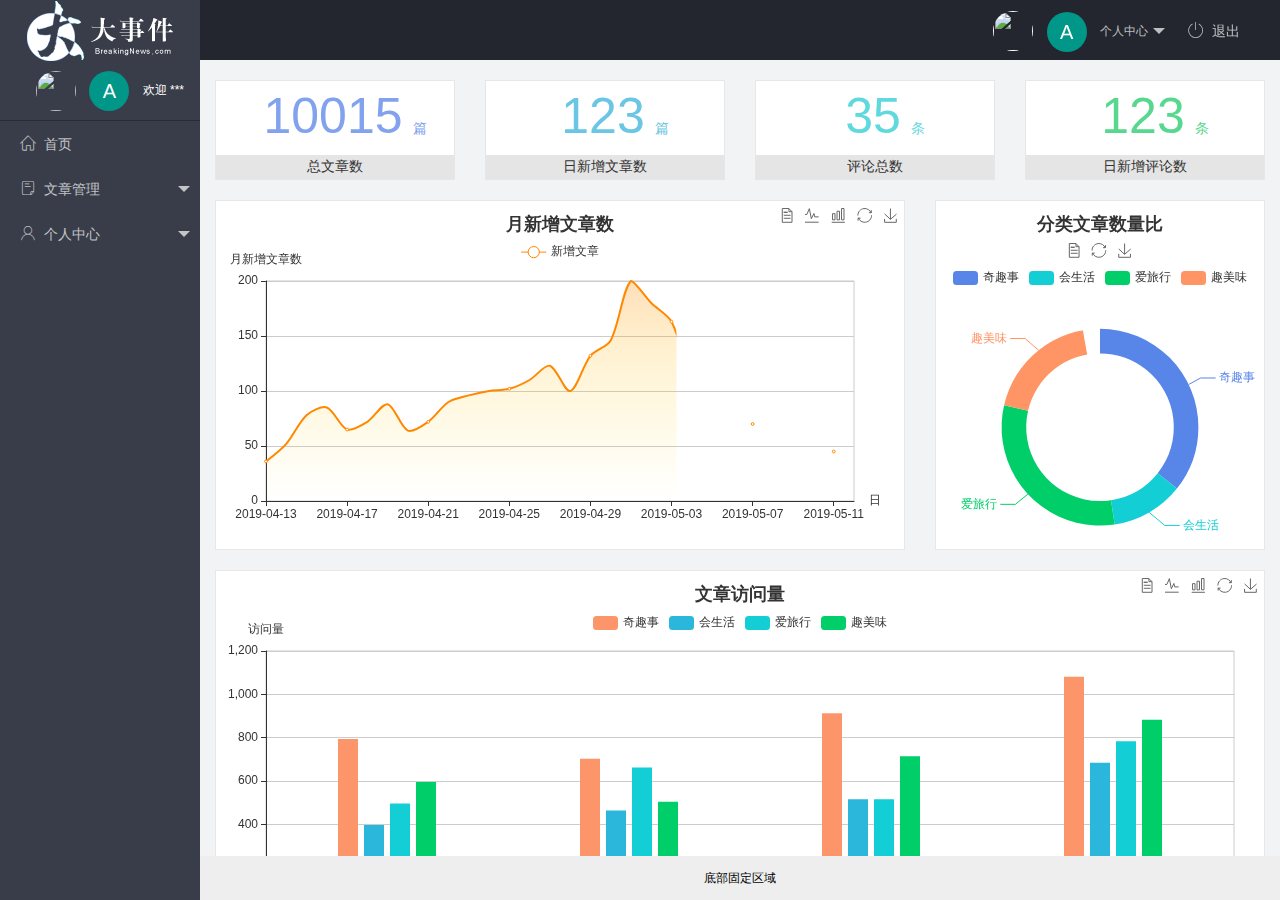
==== commit a3751edd: "完成了个人中心模块" ====
--- a/index.html
+++ b/index.html
@@ -1,88 +1,118 @@
 <!DOCTYPE html>
 <html lang="en">
-
-<head>
+  <head>
     <meta charset="UTF-8" />
     <meta http-equiv="X-UA-Compatible" content="IE=edge" />
     <meta name="viewport" content="width=device-width, initial-scale=1.0" />
     <title>Document</title>
     <link rel="stylesheet" href="/assets/lib/layui/css/layui.css" />
-    <link rel="stylesheet" href="/assets/fonts/iconfont.css">
-    <link rel="stylesheet" href="/assets/css/index.css">
-</head>
+    <link rel="stylesheet" href="/assets/fonts/iconfont.css" />
+    <link rel="stylesheet" href="/assets/css/index.css" />
+  </head>
 
-<body>
+  <body>
     <div class="layui-layout layui-layout-admin">
-        <div class="layui-header">
-            <div class="layui-logo layui-hide-xs layui-bg-black">
-                <img src="/assets/images/logo.png" alt="">
-            </div>
-
-            <ul class="layui-nav layui-layout-right">
-                <li class="layui-nav-item layui-hide layui-show-md-inline-block">
-                    <!-- 右侧导航栏上面头像 -->
-                    <a href=""class="userinfo">
-                        <img src="http://t.cn/RCzsdCq" class="layui-nav-img" />
-                        <span class="text-avatar">A</span>
-                        个人中心
-                    </a>
-                    <dl class="layui-nav-child">
-                        <dd>< a href="">基本资料</ a></dd>
-                        <dd>< a href="">更换头像</ a></dd>
-                        <dd>< a href="">重置密码</ a></dd>
-                    </dl>
-                </li>
-                <li class="layui-nav-item" lay-header-event="menuRight" lay-unselect>
-                    <a href="javascript:;" id="btnLogout"><span class="iconfont icon-tuichu" ></span>退出</a>
-                </li>
-            </ul>
+      <div class="layui-header">
+        <div class="layui-logo layui-hide-xs layui-bg-black">
+          <img src="/assets/images/logo.png" alt="" />
         </div>
 
-        <div class="layui-side layui-bg-black">
-            <div class="layui-side-scroll">
-                <!-- 左侧侧边栏上面头像 -->
-                <div class="userinfo">
-                    <img src="http://t.cn/RCzsdCq" class="layui-nav-img" />
-                    <span class="text-avatar">A</span>
-                    <span id="welcome">欢迎 ***</span>
-                </div>
-                <!-- 左侧导航区域（可配合layui已有的垂直导航） -->
-                <ul class="layui-nav layui-nav-tree" lay-shrink="all">
-                  <li class="layui-nav-item"><a href=""><span class="iconfont icon-home"></span>首页</a></li>
-                  <li class="layui-nav-item">
-                      <a class="" href="javascript:;"><span class="iconfont icon-16"></span>文章管理</a>
-                      <dl class="layui-nav-child">
-                          <dd><a href="javascript:;"><i class="layui-icon layui-icon-app"></i>文章类别</a></dd>
-                          <dd><a href="javascript:;"><i class="layui-icon layui-icon-app"></i>文章列表</a></dd>
-                          <dd><a href="javascript:;"><i class="layui-icon layui-icon-app"></i>发布文章</a></dd>
-                      </dl>
-                  </li>
-                  <li class="layui-nav-item">
-                      <a href="javascript:;"><span class="iconfont icon-user"></span>个人中心</a>
-                      <dl class="layui-nav-child">
-                          <dd><a href="javascript:;"><i class="layui-icon layui-icon-app"></i>基本资料</a></dd>
-                          <dd><a href="javascript:;"><i class="layui-icon layui-icon-app"></i>更换头像</a></dd>
-                          <dd><a href="javascript:;"><i class="layui-icon layui-icon-app"></i>重置密码</a></dd>
-                      </dl>
-                  </li>
-              </ul>
-          </div>
+        <ul class="layui-nav layui-layout-right">
+          <li class="layui-nav-item layui-hide layui-show-md-inline-block">
+            <!-- 右侧导航栏上面头像 -->
+            <a href="" class="userinfo">
+              <img src="http://t.cn/RCzsdCq" class="layui-nav-img" />
+              <span class="text-avatar">A</span>
+              个人中心
+            </a>
+            <dl class="layui-nav-child">
+              <dd><a href="/user/user_info.html" target="fm">基本资料</a></dd>
+              <dd><a href="/user/user_avatar.html" target="fm">更换头像</a></dd>
+              <dd><a href="/user/user_pwd.html" target="fm">重置密码</a></dd>
+            </dl>
+          </li>
+          <li class="layui-nav-item" lay-header-event="menuRight" lay-unselect>
+            <a href="javascript:;" id="btnLogout"
+              ><span class="iconfont icon-tuichu"></span>退出</a
+            >
+          </li>
+        </ul>
       </div>
 
-        <div class="layui-body">
-            <!-- 内容主体区域 -->
-            <iframe name="fm" src="/home/dashboard.html" frameborder="0"></iframe>
+      <div class="layui-side layui-bg-black">
+        <div class="layui-side-scroll">
+          <!-- 左侧侧边栏上面头像 -->
+          <div class="userinfo">
+            <img src="http://t.cn/RCzsdCq" class="layui-nav-img" />
+            <span class="text-avatar">A</span>
+            <span id="welcome">欢迎 ***</span>
+          </div>
+          <!-- 左侧导航区域（可配合layui已有的垂直导航） -->
+          <ul class="layui-nav layui-nav-tree" lay-shrink="all">
+            <li class="layui-nav-item">
+              <a href=""><span class="iconfont icon-home"></span>首页</a>
+            </li>
+            <li class="layui-nav-item">
+              <a class="" href="javascript:;"
+                ><span class="iconfont icon-16"></span>文章管理</a
+              >
+              <dl class="layui-nav-child">
+                <dd>
+                  <a href="javascript:;"
+                    ><i class="layui-icon layui-icon-app"></i>文章类别</a
+                  >
+                </dd>
+                <dd>
+                  <a href="javascript:;"
+                    ><i class="layui-icon layui-icon-app"></i>文章列表</a
+                  >
+                </dd>
+                <dd>
+                  <a href="javascript:;"
+                    ><i class="layui-icon layui-icon-app"></i>发布文章</a
+                  >
+                </dd>
+              </dl>
+            </li>
+            <li class="layui-nav-item">
+              <a href="javascript:;"
+                ><span class="iconfont icon-user"></span>个人中心</a
+              >
+              <dl class="layui-nav-child">
+                <dd>
+                  <a href="/user/user_info.html" target="fm"
+                    ><i class="layui-icon layui-icon-app"></i>基本资料</a
+                  >
+                </dd>
+                <dd>
+                  <a href="/user/user_avatar.html" target="fm"
+                    ><i class="layui-icon layui-icon-app"></i>更换头像</a
+                  >
+                </dd>
+                <dd>
+                  <a href="/user/user_pwd.html" target="fm"
+                    ><i class="layui-icon layui-icon-app"></i>重置密码</a
+                  >
+                </dd>
+              </dl>
+            </li>
+          </ul>
         </div>
+      </div>
 
-        <div class="layui-footer">
-            <!-- 底部固定区域 -->
-            底部固定区域
-        </div>
+      <div class="layui-body">
+        <!-- 内容主体区域 -->
+        <iframe name="fm" src="/home/dashboard.html" frameborder="0"></iframe>
+      </div>
+
+      <div class="layui-footer">
+        <!-- 底部固定区域 -->
+        底部固定区域
+      </div>
     </div>
     <script src="/assets/lib/layui/layui.all.js"></script>
     <script src="/assets/lib/jquery.js"></script>
     <script src="/assets/js/baseAPI.js"></script>
     <script src="/assets/js/index.js"></script>
-</body>
-
-</html>+  </body>
+</html>
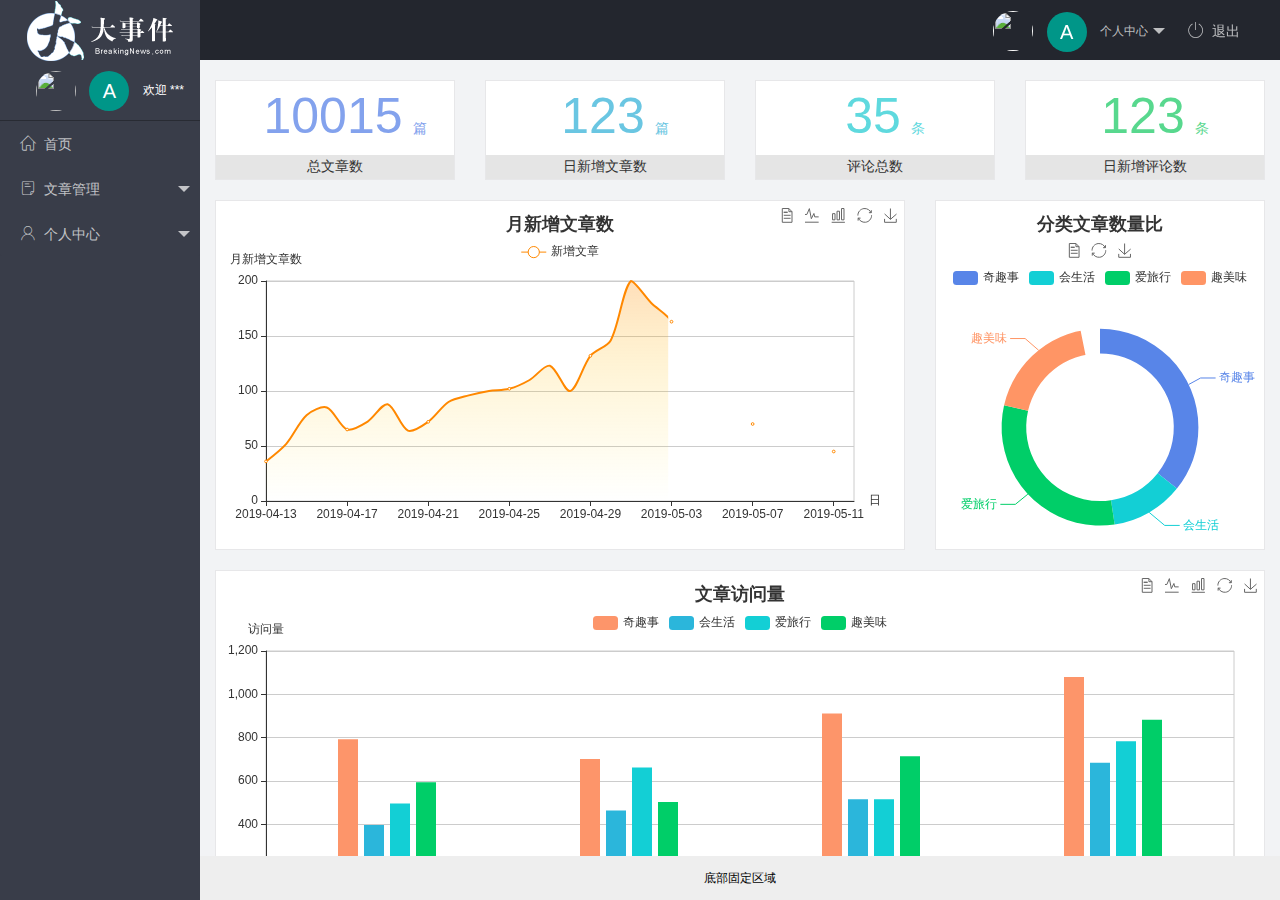
==== commit e1ea1c08: "完成相关功能的开发" ====
--- a/index.html
+++ b/index.html
@@ -58,17 +58,17 @@
               >
               <dl class="layui-nav-child">
                 <dd>
-                  <a href="javascript:;"
+                  <a href="/article/art_cate.html " target="fm"
                     ><i class="layui-icon layui-icon-app"></i>文章类别</a
                   >
                 </dd>
-                <dd>
-                  <a href="javascript:;"
+                <dd id="change">
+                  <a href="/article/art_list.html" target="fm"
                     ><i class="layui-icon layui-icon-app"></i>文章列表</a
                   >
                 </dd>
                 <dd>
-                  <a href="javascript:;"
+                  <a href="/article/art_pub.html" target="fm"
                     ><i class="layui-icon layui-icon-app"></i>发布文章</a
                   >
                 </dd>
